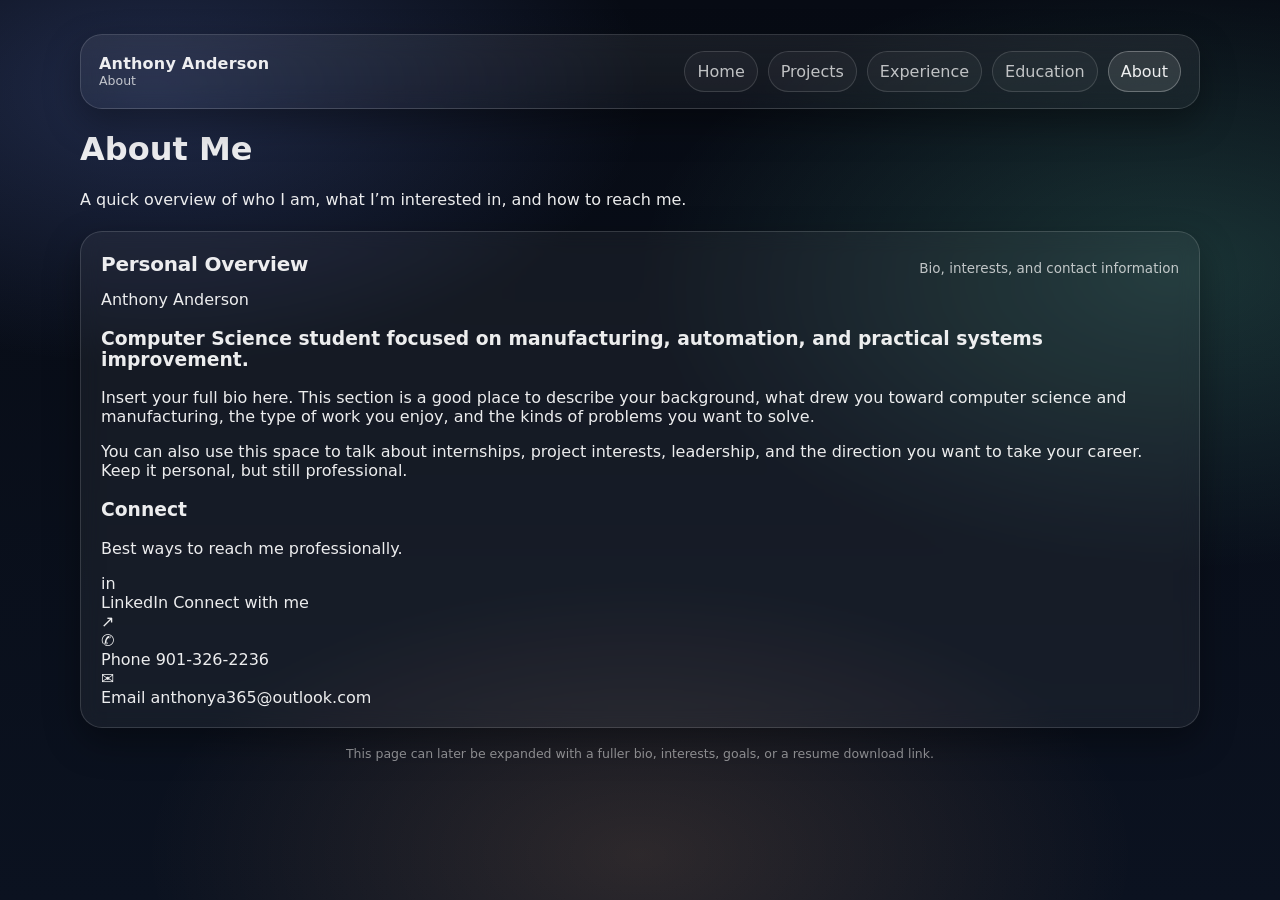
==== about.html @ ca82015d "Update about.html" ====
<!DOCTYPE html>
<html lang="en">
<head>
  <meta charset="UTF-8" />
  <meta name="viewport" content="width=device-width, initial-scale=1.0"/>
  <title>About | Anthony Anderson</title>
  <link rel="stylesheet" href="styles.css"/>
</head>
<body>
  <div class="container">
    <div class="topbar">
      <div class="brand">
        <div class="name">Anthony Anderson</div>
        <div class="tag">About</div>
      </div>
      <div class="nav">
        <a class="chip" href="index.html">Home</a>
        <a class="chip" href="projects.html">Projects</a>
        <a class="chip" href="experience.html">Experience</a>
        <a class="chip" href="education.html">Education</a>
        <a class="chip active" href="about.html">About</a>
      </div>
    </div>

    <div class="hero">
      <h1>About Me</h1>
      <p>
        A quick overview of who I am, what I’m interested in, and how to reach me.
      </p>
    </div>

    <div class="section">
      <div class="sectionHeader">
        <h2>Personal Overview</h2>
        <div class="sub">Bio, interests, and contact information</div>
      </div>

      <div class="aboutLayout">
        <div class="aboutMainCard">
          <div class="aboutIntro">
            <div class="aboutEyebrow">Anthony Anderson</div>
            <h3>Computer Science student focused on manufacturing, automation, and practical systems improvement.</h3>
          </div>

          <div class="aboutText">
            <p>
              Insert your full bio here. This section is a good place to describe your background,
              what drew you toward computer science and manufacturing, the type of work you enjoy,
              and the kinds of problems you want to solve.
            </p>

            <p>
              You can also use this space to talk about internships, project interests, leadership,
              and the direction you want to take your career. Keep it personal, but still professional.
            </p>
          </div>
        </div>

        <div class="aboutSideCard">
          <div class="contactHeader">
            <h3>Connect</h3>
            <p>Best ways to reach me professionally.</p>
          </div>

          <div class="contactGrid">
            <a
              class="contactCard linkedinCard"
              href="https://www.linkedin.com/in/anthony-anderson-oxford/"
              target="_blank"
              rel="noopener noreferrer"
            >
              <div class="contactIcon">in</div>
              <div class="contactInfo">
                <span class="contactLabel">LinkedIn</span>
                <span class="contactValue">Connect with me</span>
              </div>
              <span class="contactArrow">↗</span>
            </a>

            <a class="contactCard" href="tel:9013262236">
              <div class="contactIcon">✆</div>
              <div class="contactInfo">
                <span class="contactLabel">Phone</span>
                <span class="contactValue">901-326-2236</span>
              </div>
            </a>

            <a class="contactCard" href="mailto:anthonya365@outlook.com">
              <div class="contactIcon">✉</div>
              <div class="contactInfo">
                <span class="contactLabel">Email</span>
                <span class="contactValue">anthonya365@outlook.com</span>
              </div>
            </a>
          </div>
        </div>
      </div>
    </div>

    <div class="footer">This page can later be expanded with a fuller bio, interests, goals, or a resume download link.</div>
  </div>
</body>
</html>
---- styles.css ----
:root{
  --bg: #0b1220;
  --panel: rgba(255,255,255,0.06);
  --panel2: rgba(255,255,255,0.09);
  --text: rgba(255,255,255,0.92);
  --muted: rgba(255,255,255,0.72);
  --stroke: rgba(255,255,255,0.14);
  --shadow: 0 18px 45px rgba(0,0,0,0.45);
  --shadow2: 0 14px 35px rgba(0,0,0,0.35);
  --radius: 22px;
  --radius2: 18px;
  --max: 1120px;
}

*{ box-sizing:border-box; }
html,body{ height:100%; }
body{
  margin:0;
  font-family: ui-sans-serif, system-ui, -apple-system, Segoe UI, Roboto, Helvetica, Arial;
  color: var(--text);
  background:
    radial-gradient(900px 500px at 12% 10%, rgba(120,150,255,0.22), transparent 55%),
    radial-gradient(900px 500px at 92% 30%, rgba(120,255,210,0.16), transparent 60%),
    radial-gradient(900px 500px at 50% 95%, rgba(255,180,120,0.14), transparent 55%),
    linear-gradient(180deg, #070b14, var(--bg));
  overflow-x:hidden;
}

/* Subtle noise overlay for “pro” feel */
body:before{
  content:"";
  position:fixed;
  inset:0;
  pointer-events:none;
  opacity:0.06;
  background-image:url("https://grainy-gradients.vercel.app/noise.svg");
  mix-blend-mode:overlay;
}

a{ color:inherit; text-decoration:none; }

.container{
  width:min(var(--max), 92vw);
  margin:0 auto;
  padding: 34px 0 54px;
}

.topbar{
  display:flex;
  align-items:center;
  justify-content:space-between;
  gap:14px;
  padding: 16px 18px;
  border:1px solid var(--stroke);
  border-radius: var(--radius);
  background: linear-gradient(180deg, rgba(255,255,255,0.07), rgba(255,255,255,0.04));
  box-shadow: var(--shadow2);
  backdrop-filter: blur(10px);
}

.brand{
  display:flex;
  flex-direction:column;
  gap:2px;
  line-height:1.1;
}
.brand .name{ font-weight:750; letter-spacing:0.2px; font-size:16px; }
.brand .tag{ color:var(--muted); font-size:12.5px; }

.nav{
  display:flex;
  gap:10px;
  flex-wrap:wrap;
  justify-content:flex-end;
}
.chip{
  padding:10px 12px;
  border-radius: 999px;
  border: 1px solid var(--stroke);
  background: rgba(255,255,255,0.04);
  color: var(--muted);
  transition: transform .15s ease, background .15s ease, border-color .15s ease;
}
.chip:hover{
  transform: translateY(-1px);
  background: rgba(255,255,255,0.08);
  border-color: rgba(255,255,255,0.24);
  color: var(--text);
}
.chip.active{
  background: rgba(255,255,255,0.10);
  border-color: rgba(255,255,255,0.28);
  color: var(--text);
}

.heroIntro{
  display:grid;
  grid-template-columns: 1.1fr 0.9fr;
  gap: 42px;
  align-items:center;
  min-height: 540px;
  padding: 42px 38px;
  border-radius: 28px;
}

.heroCopy{
  position:relative;
  z-index:2;
  max-width: 760px;
}

.eyebrow{
  display:inline-flex;
  align-items:center;
  padding: 8px 14px;
  margin-bottom: 18px;
  border-radius: 999px;
  border:1px solid rgba(255,255,255,0.14);
  background: rgba(255,255,255,0.06);
  color: rgba(255,255,255,0.78);
  font-size: 12px;
  font-weight: 700;
  letter-spacing: 0.5px;
  text-transform: uppercase;
}

.heroIntro h1{
  margin: 0 0 18px;
  font-size: clamp(54px, 7vw, 86px);
  line-height: 0.96;
  letter-spacing: -2.4px;
  max-width: 9ch;
  text-wrap: balance;
}

.heroIntro .lead{
  margin: 0 0 14px;
  max-width: 42ch;
  font-size: 21px;
  line-height: 1.5;
  color: rgba(255,255,255,0.92);
  font-weight: 500;
}

.heroIntro .sublead{
  margin: 0;
  max-width: 55ch;
  font-size: 16px;
  line-height: 1.7;
  color: var(--muted);
}

.heroCTA{
  margin-top: 28px;
}

.linkedinBtn{
  display:inline-flex;
  align-items:center;
  gap:12px;
  padding: 14px 20px;
  border-radius: 14px;
  background: linear-gradient(180deg, #1f8fff, #0a66c2);
  color: #fff;
  font-weight: 700;
  font-size: 15px;
  box-shadow: 0 14px 30px rgba(10,102,194,0.35);
  border: 1px solid rgba(255,255,255,0.12);
  transition: transform .15s ease, box-shadow .15s ease, filter .15s ease;
}

.linkedinBtn:hover{
  transform: translateY(-2px);
  box-shadow: 0 20px 38px rgba(10,102,194,0.42);
  filter: brightness(1.04);
}

.linkedinIcon{
  display:inline-flex;
  align-items:center;
  justify-content:center;
  width: 28px;
  height: 28px;
  border-radius: 8px;
  background: rgba(255,255,255,0.16);
  color: #fff;
  font-weight: 800;
  font-family: Arial, sans-serif;
  font-size: 15px;
  line-height: 1;
  text-transform: lowercase;
}

.quickPoints{
  display:grid;
  grid-template-columns: repeat(3, minmax(0,1fr));
  gap: 14px;
  margin-top: 34px;
  max-width: 860px;
}

.quickCard{
  padding: 16px 16px 17px;
  border-radius: 18px;
  border:1px solid rgba(255,255,255,0.12);
  background: rgba(255,255,255,0.05);
  backdrop-filter: blur(10px);
}

.quickLabel{
  display:block;
  margin-bottom: 7px;
  color: rgba(255,255,255,0.62);
  font-size: 11px;
  font-weight: 700;
  text-transform: uppercase;
  letter-spacing: 0.5px;
}

.quickValue{
  display:block;
  color: rgba(255,255,255,0.92);
  font-size: 14px;
  line-height: 1.45;
}

.heroPhotoWrap{
  display:flex;
  justify-content:center;
  align-items:center;
  position:relative;
}

.heroPhotoFrame{
  width: min(100%, 430px);
  aspect-ratio: 4 / 5;
  padding: 12px;
  border-radius: 30px;
  border:1px solid rgba(255,255,255,0.14);
  background:
    linear-gradient(180deg, rgba(255,255,255,0.10), rgba(255,255,255,0.04));
  box-shadow: 0 28px 70px rgba(0,0,0,0.42);
}

.heroPhoto{
  width:100%;
  height:100%;
  object-fit: cover;
  border-radius: 22px;
  display:block;
  background: rgba(255,255,255,0.04);
  image-rendering: auto;
}

.quickPoints{
  display:grid;
  grid-template-columns: repeat(3, minmax(0,1fr));
  gap:12px;
  margin-top: 26px;
}

.quickCard{
  padding: 14px 14px 15px;
  border-radius: 18px;
  border:1px solid rgba(255,255,255,0.14);
  background: rgba(255,255,255,0.05);
  backdrop-filter: blur(8px);
}

.quickLabel{
  display:block;
  margin-bottom: 6px;
  color: rgba(255,255,255,0.62);
  font-size: 11.5px;
  letter-spacing: 0.35px;
  text-transform: uppercase;
}

.quickValue{
  display:block;
  color: rgba(255,255,255,0.90);
  font-size: 14px;
  line-height: 1.4;
}

.heroPhotoWrap{
  display:flex;
  justify-content:center;
  align-items:center;
  position:relative;
  z-index:1;
}

.heroPhotoFrame{
  width: min(100%, 430px);
  aspect-ratio: 4 / 5;
  padding: 12px;
  border-radius: 30px;
  border:1px solid rgba(255,255,255,0.16);
  background: linear-gradient(180deg, rgba(255,255,255,0.10), rgba(255,255,255,0.05));
  box-shadow: 0 26px 70px rgba(0,0,0,0.45);
  backdrop-filter: blur(12px);
}

.heroPhoto{
  width:100%;
  height:100%;
  object-fit: cover;
  border-radius: 22px;
  display:block;
  background: rgba(255,255,255,0.05);
}

.homeSectionLabel{
  margin-top: 24px;
  padding: 0 4px;
}

.homeSectionLabel h2{
  margin:0 0 6px;
  font-size: 24px;
  letter-spacing: -0.4px;
}

.homeSectionLabel p{
  margin:0;
  color: var(--muted);
  font-size: 14.5px;
  line-height:1.55;
}
/* Home “big buttons” */
.grid4{
  margin-top: 22px;
  display:grid;
  grid-template-columns: repeat(12, 1fr);
  gap: 16px;
}

.cardLink{
  grid-column: span 6;
  min-height: 210px;
  border-radius: var(--radius);
  border: 1px solid var(--stroke);
  overflow:hidden;
  position:relative;
  background: rgba(255,255,255,0.04);
  box-shadow: var(--shadow2);
  transition: transform .18s ease, border-color .18s ease, box-shadow .18s ease;
  backdrop-filter: blur(10px);
}
.cardLink:hover{
  transform: translateY(-4px);
  border-color: rgba(255,255,255,0.28);
  box-shadow: 0 26px 70px rgba(0,0,0,0.55);
}

.cardLink .img{
  position:absolute;
  inset:0;
  background-size: cover;
  background-position: center center;
  background-repeat: no-repeat;
  filter: saturate(1.05) contrast(1.03);
  transform: scale(1.03);
  transition: transform .25s ease;
}
.cardLink:hover .img{ transform: scale(1.08); }

.cardLink .overlay{
  position:absolute;
  inset:0;
  background:
    linear-gradient(180deg, rgba(0,0,0,0.25), rgba(0,0,0,0.66));
}

.cardLink .content{
  position:absolute;
  inset:auto 0 0 0;
  padding: 18px 18px 16px;
  display:flex;
  flex-direction:column;
  gap:8px;
}
.cardLink .title{
  display:flex;
  align-items:center;
  justify-content:space-between;
  gap:10px;
}
.cardLink h2{
  margin:0;
  font-size: 22px;
  letter-spacing:-0.2px;
}
.cardLink .pill{
  font-size: 12.5px;
  color: rgba(255,255,255,0.86);
  padding: 8px 10px;
  border-radius: 999px;
  border:1px solid rgba(255,255,255,0.18);
  background: rgba(255,255,255,0.08);
}
.cardLink p{
  margin:0;
  color: rgba(255,255,255,0.78);
  line-height: 1.4;
  font-size: 13.5px;
}

/* Page sections */
.section{
  margin-top: 22px;
  padding: 20px;
  border-radius: var(--radius);
  border:1px solid var(--stroke);
  background: rgba(255,255,255,0.05);
  box-shadow: var(--shadow2);
  backdrop-filter: blur(10px);
}

.sectionHeader{
  display:flex;
  align-items:flex-end;
  justify-content:space-between;
  gap:14px;
  margin-bottom: 14px;
}
.sectionHeader h2{
  margin:0;
  font-size: 20px;
  letter-spacing:-0.2px;
}
.sectionHeader .sub{
  color: var(--muted);
  font-size: 13.5px;
}

/* Projects grid */
.projectsGrid{
  display:grid;
  grid-template-columns: repeat(12, 1fr);
  gap: 16px;
}
.projectCard{
  grid-column: span 12;
  display:grid;
  grid-template-columns: 420px 1fr;
  gap: 16px;
  padding: 16px;
  border-radius: var(--radius);
  border:1px solid var(--stroke);
  background: linear-gradient(180deg, rgba(255,255,255,0.07), rgba(255,255,255,0.04));
  box-shadow: var(--shadow2);
}
.placeholderImg{
  border-radius: var(--radius2);
  border:1px dashed rgba(255,255,255,0.28);
  background: rgba(255,255,255,0.05);
  min-height: 250px;
  display:flex;
  align-items:center;
  justify-content:center;
  text-align:center;
  padding: 14px;
  color: rgba(255,255,255,0.75);
}
.projectBody h3{
  margin: 4px 0 6px;
  font-size: 20px;
}
.metaRow{
  display:flex;
  flex-wrap:wrap;
  gap:10px;
  margin: 10px 0 10px;
}
.badge{
  font-size: 12px;
  padding: 8px 10px;
  border-radius: 999px;
  border:1px solid rgba(255,255,255,0.16);
  background: rgba(255,255,255,0.06);
  color: rgba(255,255,255,0.82);
}
.projectBody p{
  margin: 0 0 10px;
  color: var(--muted);
  line-height:1.55;
}
.projectBody ul{
  margin: 10px 0 0 18px;
  color: rgba(255,255,255,0.80);
  line-height:1.55;
}
.hint{
  margin-top:10px;
  color: rgba(255,255,255,0.60);
  font-size: 12.8px;
}

/* Experience */
/* Experience */
.expCard{
  padding: 26px 28px;
  border-radius: 24px;
  border: 1px solid var(--stroke);
  background: linear-gradient(180deg, rgba(255,255,255,0.08), rgba(255,255,255,0.04));
  box-shadow: var(--shadow2);
  min-height: 220px;
  transition: transform .18s ease, box-shadow .18s ease, border-color .18s ease;
}

.expCard:hover{
  transform: translateY(-4px);
  box-shadow: 0 22px 46px rgba(0,0,0,0.36);
  border-color: rgba(255,255,255,0.20);
}

.expTop{
  display:flex;
  gap:18px;
  align-items:flex-start;
  justify-content:space-between;
  flex-wrap:wrap;
  margin-bottom: 18px;
}

.expLeft{
  display:flex;
  gap:18px;
  align-items:flex-start;
  flex: 1 1 640px;
  min-width: 0;
}

.logoBox{
  width: 92px;
  height: 92px;
  border-radius: 18px;
  background: rgba(255,255,255,0.10);
  border: 1px solid rgba(255,255,255,0.14);
  display: flex;
  align-items: center;
  justify-content: center;
  overflow: hidden;
  transition: transform .15s ease, box-shadow .15s ease, background .15s ease;
  text-decoration: none;
  flex-shrink: 0;
  box-shadow: 0 10px 24px rgba(0,0,0,0.20);
}

.logoBox:hover{
  transform: translateY(-2px);
  box-shadow: 0 14px 30px rgba(0,0,0,0.30);
}

.logoBox img{
  display: block;
  max-width: 88%;
  max-height: 88%;
  object-fit: contain;
  padding: 6px;
}

.role{
  display:flex;
  flex-direction:column;
  gap:5px;
  min-width: 0;
  padding-top: 4px;
}

.role .title{
  font-weight: 760;
  font-size: 30px;
  line-height: 1.08;
  letter-spacing: -0.6px;
}

.role .company{
  color: var(--muted);
  font-size: 17px;
  line-height: 1.35;
}

.dates{
  color: rgba(255,255,255,0.78);
  font-size: 14px;
  white-space: nowrap;
  padding: 11px 14px;
  border-radius: 999px;
  border: 1px solid rgba(255,255,255,0.16);
  background: rgba(255,255,255,0.07);
}

.expCard ul{
  margin: 8px 0 0 30px;
  color: rgba(255,255,255,0.84);
  line-height: 1.7;
  font-size: 16px;
}

.expCard li{
  margin-bottom: 4px;
}

/* Optional per-logo helpers */
.azuriaLogo{
  background: #ffffff;
}

.corelleLogo{
  background: rgba(255,255,255,0.18);
}
/* About */
.aboutBox{
  display:grid;
  grid-template-columns: 1fr 1fr;
  gap: 16px;
}
.bigText{
  min-height: 300px;
  padding: 16px;
  border-radius: var(--radius);
  border:1px solid rgba(255,255,255,0.16);
  background: rgba(255,255,255,0.04);
  color: rgba(255,255,255,0.82);
  line-height:1.6;
}
.linkBox{
  padding: 16px;
  border-radius: var(--radius);
  border:1px solid rgba(255,255,255,0.16);
  background: rgba(255,255,255,0.04);
}
.linkRow{
  display:flex;
  flex-direction:column;
  gap:10px;
  margin-top: 10px;
}
.cta{
  display:flex;
  align-items:center;
  justify-content:space-between;
  padding: 14px 14px;
  border-radius: 16px;
  border:1px solid rgba(255,255,255,0.16);
  background: rgba(255,255,255,0.06);
  transition: transform .15s ease, background .15s ease, border-color .15s ease;
}
.cta:hover{
  transform: translateY(-2px);
  background: rgba(255,255,255,0.10);
  border-color: rgba(255,255,255,0.26);
}

/* Education */
.eduGrid{
  display:grid;
  grid-template-columns: repeat(12, 1fr);
  gap: 16px;
}
.eduCard{
  grid-column: span 12;
  padding: 16px;
  border-radius: var(--radius);
  border:1px solid var(--stroke);
  background: linear-gradient(180deg, rgba(255,255,255,0.07), rgba(255,255,255,0.04));
}
.eduTop{
  display:flex;
  align-items:center;
  justify-content:space-between;
  flex-wrap:wrap;
  gap:10px;
}
.eduCard h3{ margin: 0; }
.eduCard .small{ color: var(--muted); font-size: 13.5px; margin-top: 6px; line-height:1.5; }
.eduCard ul{ margin: 10px 0 0 18px; color: rgba(255,255,255,0.82); line-height:1.6; }

.footer{
  margin-top: 18px;
  color: rgba(255,255,255,0.55);
  font-size: 12.5px;
  text-align:center;
}

/* Responsive */
@media (max-width: 920px){
  .heroIntro{
    grid-template-columns: 1fr;
    gap: 26px;
    min-height: auto;
    padding: 28px 22px;
  }

  .heroIntro h1{
    max-width: 100%;
    font-size: clamp(42px, 12vw, 64px);
  }

  .heroIntro .lead{
    font-size: 18px;
  }

  .heroPhotoWrap{
    order: -1;
  }

  .heroPhotoFrame{
    width: min(100%, 340px);
  }

  .quickPoints{
    grid-template-columns: 1fr;
  }

    .expCard{
    padding: 20px 18px;
    min-height: auto;
  }

  .expTop{
    gap: 14px;
    margin-bottom: 14px;
  }

  .expLeft{
    gap: 14px;
    flex: 1 1 100%;
  }

  .logoBox{
    width: 74px;
    height: 74px;
    border-radius: 16px;
  }

  .role .title{
    font-size: 22px;
  }

  .role .company{
    font-size: 15px;
  }

  .dates{
    font-size: 13px;
    white-space: normal;
  }

  .expCard ul{
    margin-left: 22px;
    font-size: 15px;
  }
}
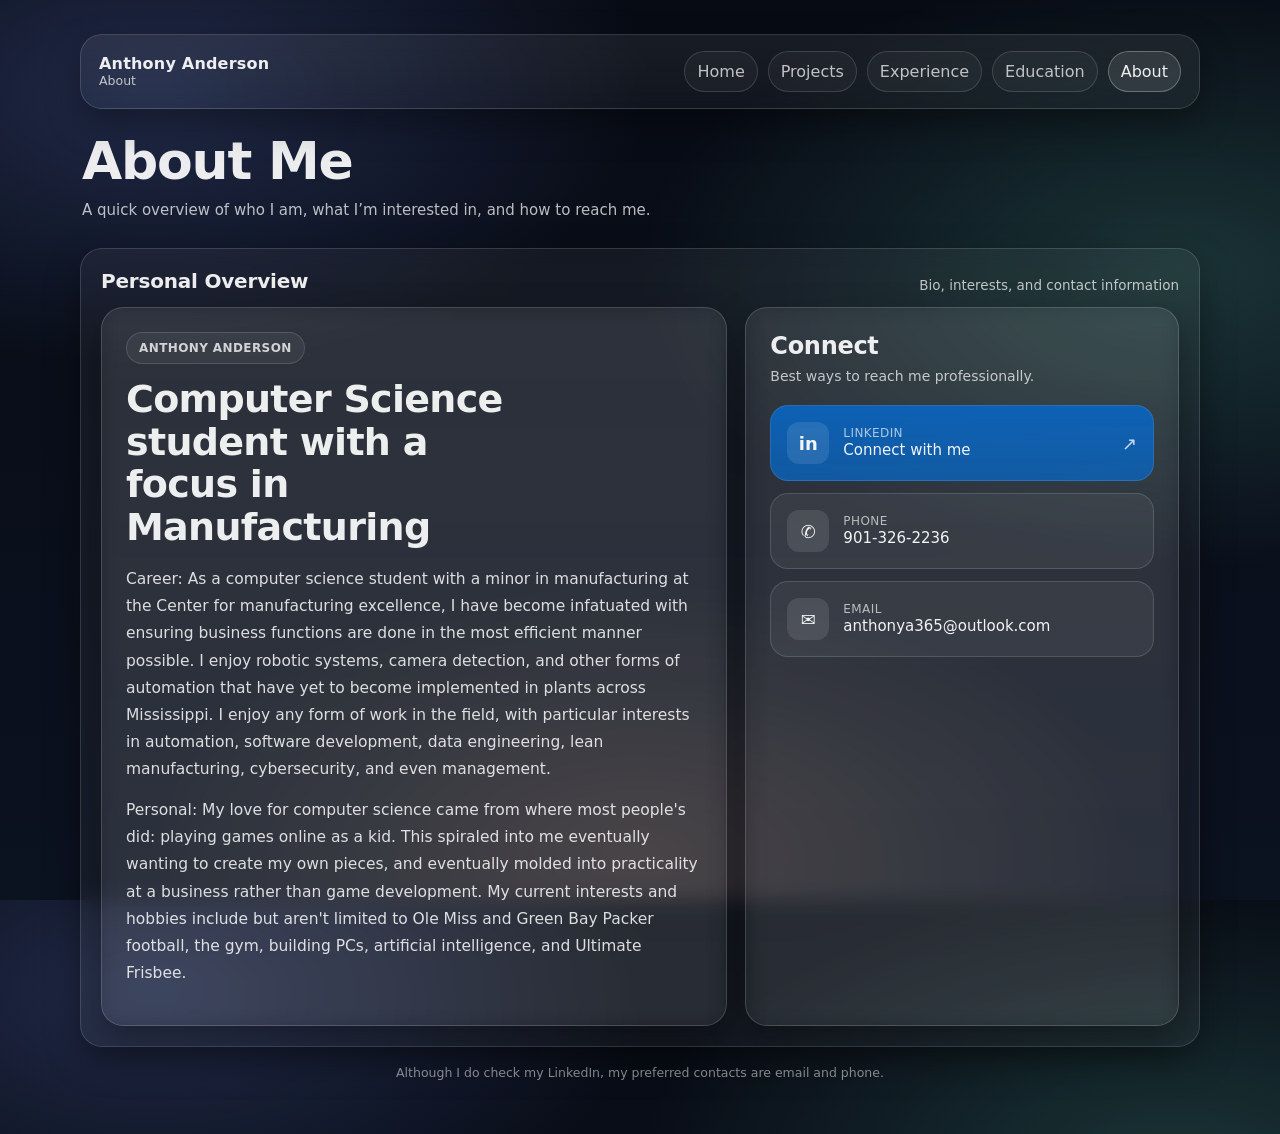
==== commit a6ac02dd: "Update about.html" ====
--- a/about.html
+++ b/about.html
@@ -39,19 +39,23 @@
         <div class="aboutMainCard">
           <div class="aboutIntro">
             <div class="aboutEyebrow">Anthony Anderson</div>
-            <h3>Computer Science student focused on manufacturing, automation, and practical systems improvement.</h3>
+            <h3>Computer Science student with a focus in Manufacturing</h3>
           </div>
 
           <div class="aboutText">
             <p>
-              Insert your full bio here. This section is a good place to describe your background,
-              what drew you toward computer science and manufacturing, the type of work you enjoy,
-              and the kinds of problems you want to solve.
+              Career: As a computer science student with a minor in manufacturing at the Center for manufacturing excellence,
+              I have become infatuated with ensuring business functions are done in the most efficient manner possible. I
+              enjoy robotic systems, camera detection, and other forms of automation that have yet to become implemented in 
+              plants across Mississippi. I enjoy any form of work in the field, with particular interests in automation, 
+              software development, data engineering, lean manufacturing, cybersecurity, and even management. 
             </p>
 
             <p>
-              You can also use this space to talk about internships, project interests, leadership,
-              and the direction you want to take your career. Keep it personal, but still professional.
+              Personal: My love for computer science came from where most people's did: playing games online as a kid. This
+              spiraled into me eventually wanting to create my own pieces, and eventually molded into practicality at a business
+              rather than game development. My current interests and hobbies include but aren't limited to Ole Miss and Green Bay 
+              Packer football, the gym, building PCs, artificial intelligence, and Ultimate Frisbee.
             </p>
           </div>
         </div>
@@ -97,7 +101,7 @@
       </div>
     </div>
 
-    <div class="footer">This page can later be expanded with a fuller bio, interests, goals, or a resume download link.</div>
+    <div class="footer">Although I do check my LinkedIn, my preferred contacts are email and phone.</div>
   </div>
 </body>
 </html>
--- a/styles.css
+++ b/styles.css
@@ -1,23 +1,24 @@
 :root{
-  --bg: #0b1220;
-  --panel: rgba(255,255,255,0.06);
-  --panel2: rgba(255,255,255,0.09);
-  --text: rgba(255,255,255,0.92);
-  --muted: rgba(255,255,255,0.72);
-  --stroke: rgba(255,255,255,0.14);
-  --shadow: 0 18px 45px rgba(0,0,0,0.45);
-  --shadow2: 0 14px 35px rgba(0,0,0,0.35);
-  --radius: 22px;
-  --radius2: 18px;
-  --max: 1120px;
-}
-
-*{ box-sizing:border-box; }
-html,body{ height:100%; }
+  --bg:#0b1220;
+  --panel:rgba(255,255,255,0.06);
+  --panel2:rgba(255,255,255,0.09);
+  --text:rgba(255,255,255,0.92);
+  --muted:rgba(255,255,255,0.72);
+  --stroke:rgba(255,255,255,0.14);
+  --shadow:0 18px 45px rgba(0,0,0,0.45);
+  --shadow2:0 14px 35px rgba(0,0,0,0.35);
+  --radius:22px;
+  --radius2:18px;
+  --max:1120px;
+}
+
+*{box-sizing:border-box}
+html,body{height:100%}
+
 body{
   margin:0;
-  font-family: ui-sans-serif, system-ui, -apple-system, Segoe UI, Roboto, Helvetica, Arial;
-  color: var(--text);
+  font-family:ui-sans-serif,system-ui,-apple-system,Segoe UI,Roboto,Helvetica,Arial;
+  color:var(--text);
   background:
     radial-gradient(900px 500px at 12% 10%, rgba(120,150,255,0.22), transparent 55%),
     radial-gradient(900px 500px at 92% 30%, rgba(120,255,210,0.16), transparent 60%),
@@ -26,36 +27,37 @@
   overflow-x:hidden;
 }
 
-/* Subtle noise overlay for “pro” feel */
-body:before{
+body::before{
   content:"";
   position:fixed;
   inset:0;
   pointer-events:none;
-  opacity:0.06;
+  opacity:.06;
   background-image:url("https://grainy-gradients.vercel.app/noise.svg");
   mix-blend-mode:overlay;
 }
 
-a{ color:inherit; text-decoration:none; }
+a{color:inherit;text-decoration:none}
 
 .container{
-  width:min(var(--max), 92vw);
+  width:min(var(--max),92vw);
   margin:0 auto;
-  padding: 34px 0 54px;
-}
+  padding:34px 0 54px;
+}
+
+/* ---------- shared top nav ---------- */
 
 .topbar{
   display:flex;
   align-items:center;
   justify-content:space-between;
   gap:14px;
-  padding: 16px 18px;
+  padding:16px 18px;
   border:1px solid var(--stroke);
-  border-radius: var(--radius);
-  background: linear-gradient(180deg, rgba(255,255,255,0.07), rgba(255,255,255,0.04));
-  box-shadow: var(--shadow2);
-  backdrop-filter: blur(10px);
+  border-radius:var(--radius);
+  background:linear-gradient(180deg, rgba(255,255,255,0.07), rgba(255,255,255,0.04));
+  box-shadow:var(--shadow2);
+  backdrop-filter:blur(10px);
 }
 
 .brand{
@@ -64,164 +66,183 @@
   gap:2px;
   line-height:1.1;
 }
-.brand .name{ font-weight:750; letter-spacing:0.2px; font-size:16px; }
-.brand .tag{ color:var(--muted); font-size:12.5px; }
+
+.brand .name{
+  font-size:16px;
+  font-weight:750;
+  letter-spacing:.2px;
+}
+
+.brand .tag{
+  color:var(--muted);
+  font-size:12.5px;
+}
 
 .nav{
   display:flex;
-  gap:10px;
   flex-wrap:wrap;
   justify-content:flex-end;
-}
+  gap:10px;
+}
+
 .chip{
   padding:10px 12px;
-  border-radius: 999px;
-  border: 1px solid var(--stroke);
-  background: rgba(255,255,255,0.04);
-  color: var(--muted);
-  transition: transform .15s ease, background .15s ease, border-color .15s ease;
-}
+  border-radius:999px;
+  border:1px solid var(--stroke);
+  background:rgba(255,255,255,0.04);
+  color:var(--muted);
+  transition:transform .15s ease, background .15s ease, border-color .15s ease, color .15s ease;
+}
+
 .chip:hover{
-  transform: translateY(-1px);
-  background: rgba(255,255,255,0.08);
-  border-color: rgba(255,255,255,0.24);
-  color: var(--text);
-}
+  transform:translateY(-1px);
+  background:rgba(255,255,255,0.08);
+  border-color:rgba(255,255,255,0.24);
+  color:var(--text);
+}
+
 .chip.active{
-  background: rgba(255,255,255,0.10);
-  border-color: rgba(255,255,255,0.28);
-  color: var(--text);
-}
+  background:rgba(255,255,255,0.10);
+  border-color:rgba(255,255,255,0.28);
+  color:var(--text);
+}
+
+/* ---------- home hero ---------- */
 
 .heroIntro{
   display:grid;
-  grid-template-columns: 1.1fr 0.9fr;
-  gap: 42px;
-  align-items:center;
-  min-height: 540px;
-  padding: 42px 38px;
-  border-radius: 28px;
+  grid-template-columns:1.1fr .9fr;
+  align-items:center;
+  gap:42px;
+  min-height:540px;
+  padding:42px 38px;
+  border-radius:28px;
 }
 
 .heroCopy{
   position:relative;
   z-index:2;
-  max-width: 760px;
+  max-width:760px;
+}
+
+.eyebrow,
+.aboutEyebrow,
+.modalEyebrow{
+  display:inline-flex;
+  align-items:center;
+  padding:8px 12px;
+  border-radius:999px;
+  border:1px solid rgba(255,255,255,0.14);
+  background:rgba(255,255,255,0.05);
+  color:rgba(255,255,255,0.76);
+  font-size:11px;
+  font-weight:700;
+  letter-spacing:.5px;
+  text-transform:uppercase;
 }
 
 .eyebrow{
-  display:inline-flex;
-  align-items:center;
-  padding: 8px 14px;
-  margin-bottom: 18px;
-  border-radius: 999px;
-  border:1px solid rgba(255,255,255,0.14);
-  background: rgba(255,255,255,0.06);
-  color: rgba(255,255,255,0.78);
-  font-size: 12px;
-  font-weight: 700;
-  letter-spacing: 0.5px;
-  text-transform: uppercase;
+  margin-bottom:18px;
+  padding:8px 14px;
+  font-size:12px;
+  color:rgba(255,255,255,0.78);
 }
 
 .heroIntro h1{
-  margin: 0 0 18px;
-  font-size: clamp(54px, 7vw, 86px);
-  line-height: 0.96;
-  letter-spacing: -2.4px;
-  max-width: 9ch;
-  text-wrap: balance;
+  margin:0 0 18px;
+  max-width:9ch;
+  font-size:clamp(54px,7vw,86px);
+  line-height:.96;
+  letter-spacing:-2.4px;
+  text-wrap:balance;
 }
 
 .heroIntro .lead{
-  margin: 0 0 14px;
-  max-width: 42ch;
-  font-size: 21px;
-  line-height: 1.5;
-  color: rgba(255,255,255,0.92);
-  font-weight: 500;
+  margin:0 0 14px;
+  max-width:42ch;
+  color:rgba(255,255,255,0.92);
+  font-size:21px;
+  font-weight:500;
+  line-height:1.5;
 }
 
 .heroIntro .sublead{
-  margin: 0;
-  max-width: 55ch;
-  font-size: 16px;
-  line-height: 1.7;
-  color: var(--muted);
-}
-
-.heroCTA{
-  margin-top: 28px;
-}
+  margin:0;
+  max-width:55ch;
+  color:var(--muted);
+  font-size:16px;
+  line-height:1.7;
+}
+
+.heroCTA{margin-top:28px}
 
 .linkedinBtn{
   display:inline-flex;
   align-items:center;
   gap:12px;
-  padding: 14px 20px;
-  border-radius: 14px;
-  background: linear-gradient(180deg, #1f8fff, #0a66c2);
-  color: #fff;
-  font-weight: 700;
-  font-size: 15px;
-  box-shadow: 0 14px 30px rgba(10,102,194,0.35);
-  border: 1px solid rgba(255,255,255,0.12);
-  transition: transform .15s ease, box-shadow .15s ease, filter .15s ease;
+  padding:14px 20px;
+  border-radius:14px;
+  border:1px solid rgba(255,255,255,0.12);
+  background:linear-gradient(180deg, #1f8fff, #0a66c2);
+  color:#fff;
+  font-size:15px;
+  font-weight:700;
+  box-shadow:0 14px 30px rgba(10,102,194,0.35);
+  transition:transform .15s ease, box-shadow .15s ease, filter .15s ease;
 }
 
 .linkedinBtn:hover{
-  transform: translateY(-2px);
-  box-shadow: 0 20px 38px rgba(10,102,194,0.42);
-  filter: brightness(1.04);
+  transform:translateY(-2px);
+  box-shadow:0 20px 38px rgba(10,102,194,0.42);
+  filter:brightness(1.04);
 }
 
 .linkedinIcon{
   display:inline-flex;
   align-items:center;
   justify-content:center;
-  width: 28px;
-  height: 28px;
-  border-radius: 8px;
-  background: rgba(255,255,255,0.16);
-  color: #fff;
-  font-weight: 800;
-  font-family: Arial, sans-serif;
-  font-size: 15px;
-  line-height: 1;
-  text-transform: lowercase;
+  width:28px;
+  height:28px;
+  border-radius:8px;
+  background:rgba(255,255,255,0.16);
+  color:#fff;
+  font-family:Arial,sans-serif;
+  font-size:15px;
+  font-weight:800;
+  line-height:1;
+  text-transform:lowercase;
 }
 
 .quickPoints{
   display:grid;
-  grid-template-columns: repeat(3, minmax(0,1fr));
-  gap: 14px;
-  margin-top: 34px;
-  max-width: 860px;
+  grid-template-columns:repeat(3,minmax(0,1fr));
+  gap:12px;
+  margin-top:26px;
+  max-width:860px;
 }
 
 .quickCard{
-  padding: 16px 16px 17px;
-  border-radius: 18px;
-  border:1px solid rgba(255,255,255,0.12);
-  background: rgba(255,255,255,0.05);
-  backdrop-filter: blur(10px);
+  padding:14px 14px 15px;
+  border-radius:18px;
+  border:1px solid rgba(255,255,255,0.14);
+  background:rgba(255,255,255,0.05);
+  backdrop-filter:blur(8px);
 }
 
 .quickLabel{
   display:block;
-  margin-bottom: 7px;
-  color: rgba(255,255,255,0.62);
-  font-size: 11px;
-  font-weight: 700;
-  text-transform: uppercase;
-  letter-spacing: 0.5px;
+  margin-bottom:6px;
+  color:rgba(255,255,255,0.62);
+  font-size:11.5px;
+  letter-spacing:.35px;
+  text-transform:uppercase;
 }
 
 .quickValue{
   display:block;
-  color: rgba(255,255,255,0.92);
-  font-size: 14px;
-  line-height: 1.45;
+  color:rgba(255,255,255,0.90);
+  font-size:14px;
+  line-height:1.4;
 }
 
 .heroPhotoWrap{
@@ -229,193 +250,140 @@
   justify-content:center;
   align-items:center;
   position:relative;
+  z-index:1;
 }
 
 .heroPhotoFrame{
-  width: min(100%, 430px);
-  aspect-ratio: 4 / 5;
-  padding: 12px;
-  border-radius: 30px;
-  border:1px solid rgba(255,255,255,0.14);
-  background:
-    linear-gradient(180deg, rgba(255,255,255,0.10), rgba(255,255,255,0.04));
-  box-shadow: 0 28px 70px rgba(0,0,0,0.42);
+  width:min(100%,430px);
+  aspect-ratio:4/5;
+  padding:12px;
+  border-radius:30px;
+  border:1px solid rgba(255,255,255,0.16);
+  background:linear-gradient(180deg, rgba(255,255,255,0.10), rgba(255,255,255,0.05));
+  box-shadow:0 26px 70px rgba(0,0,0,0.45);
+  backdrop-filter:blur(12px);
 }
 
 .heroPhoto{
+  display:block;
   width:100%;
   height:100%;
-  object-fit: cover;
-  border-radius: 22px;
-  display:block;
-  background: rgba(255,255,255,0.04);
-  image-rendering: auto;
-}
-
-.quickPoints{
-  display:grid;
-  grid-template-columns: repeat(3, minmax(0,1fr));
-  gap:12px;
-  margin-top: 26px;
-}
-
-.quickCard{
-  padding: 14px 14px 15px;
-  border-radius: 18px;
-  border:1px solid rgba(255,255,255,0.14);
-  background: rgba(255,255,255,0.05);
-  backdrop-filter: blur(8px);
-}
-
-.quickLabel{
-  display:block;
-  margin-bottom: 6px;
-  color: rgba(255,255,255,0.62);
-  font-size: 11.5px;
-  letter-spacing: 0.35px;
-  text-transform: uppercase;
-}
-
-.quickValue{
-  display:block;
-  color: rgba(255,255,255,0.90);
-  font-size: 14px;
-  line-height: 1.4;
-}
-
-.heroPhotoWrap{
-  display:flex;
-  justify-content:center;
-  align-items:center;
-  position:relative;
-  z-index:1;
-}
-
-.heroPhotoFrame{
-  width: min(100%, 430px);
-  aspect-ratio: 4 / 5;
-  padding: 12px;
-  border-radius: 30px;
-  border:1px solid rgba(255,255,255,0.16);
-  background: linear-gradient(180deg, rgba(255,255,255,0.10), rgba(255,255,255,0.05));
-  box-shadow: 0 26px 70px rgba(0,0,0,0.45);
-  backdrop-filter: blur(12px);
-}
-
-.heroPhoto{
-  width:100%;
-  height:100%;
-  object-fit: cover;
-  border-radius: 22px;
-  display:block;
-  background: rgba(255,255,255,0.05);
+  object-fit:cover;
+  border-radius:22px;
+  background:rgba(255,255,255,0.05);
 }
 
 .homeSectionLabel{
-  margin-top: 24px;
-  padding: 0 4px;
+  margin-top:24px;
+  padding:0 4px;
 }
 
 .homeSectionLabel h2{
   margin:0 0 6px;
-  font-size: 24px;
-  letter-spacing: -0.4px;
+  font-size:24px;
+  letter-spacing:-.4px;
 }
 
 .homeSectionLabel p{
   margin:0;
-  color: var(--muted);
-  font-size: 14.5px;
+  color:var(--muted);
+  font-size:14.5px;
   line-height:1.55;
 }
-/* Home “big buttons” */
+
 .grid4{
-  margin-top: 22px;
   display:grid;
-  grid-template-columns: repeat(12, 1fr);
-  gap: 16px;
+  grid-template-columns:repeat(12,1fr);
+  gap:16px;
+  margin-top:22px;
 }
 
 .cardLink{
-  grid-column: span 6;
-  min-height: 210px;
-  border-radius: var(--radius);
-  border: 1px solid var(--stroke);
+  grid-column:span 6;
+  position:relative;
   overflow:hidden;
-  position:relative;
-  background: rgba(255,255,255,0.04);
-  box-shadow: var(--shadow2);
-  transition: transform .18s ease, border-color .18s ease, box-shadow .18s ease;
-  backdrop-filter: blur(10px);
-}
+  min-height:210px;
+  border-radius:var(--radius);
+  border:1px solid var(--stroke);
+  background:rgba(255,255,255,0.04);
+  box-shadow:var(--shadow2);
+  backdrop-filter:blur(10px);
+  transition:transform .18s ease, border-color .18s ease, box-shadow .18s ease;
+}
+
 .cardLink:hover{
-  transform: translateY(-4px);
-  border-color: rgba(255,255,255,0.28);
-  box-shadow: 0 26px 70px rgba(0,0,0,0.55);
+  transform:translateY(-4px);
+  border-color:rgba(255,255,255,0.28);
+  box-shadow:0 26px 70px rgba(0,0,0,0.55);
 }
 
 .cardLink .img{
   position:absolute;
   inset:0;
-  background-size: cover;
-  background-position: center center;
-  background-repeat: no-repeat;
-  filter: saturate(1.05) contrast(1.03);
-  transform: scale(1.03);
-  transition: transform .25s ease;
-}
-.cardLink:hover .img{ transform: scale(1.08); }
+  background-position:center;
+  background-repeat:no-repeat;
+  background-size:cover;
+  filter:saturate(1.05) contrast(1.03);
+  transform:scale(1.03);
+  transition:transform .25s ease;
+}
+
+.cardLink:hover .img{transform:scale(1.08)}
 
 .cardLink .overlay{
   position:absolute;
   inset:0;
-  background:
-    linear-gradient(180deg, rgba(0,0,0,0.25), rgba(0,0,0,0.66));
+  background:linear-gradient(180deg, rgba(0,0,0,0.25), rgba(0,0,0,0.66));
 }
 
 .cardLink .content{
   position:absolute;
   inset:auto 0 0 0;
-  padding: 18px 18px 16px;
   display:flex;
   flex-direction:column;
   gap:8px;
-}
+  padding:18px 18px 16px;
+}
+
 .cardLink .title{
   display:flex;
   align-items:center;
   justify-content:space-between;
   gap:10px;
 }
+
 .cardLink h2{
   margin:0;
-  font-size: 22px;
-  letter-spacing:-0.2px;
-}
+  font-size:22px;
+  letter-spacing:-.2px;
+}
+
 .cardLink .pill{
-  font-size: 12.5px;
-  color: rgba(255,255,255,0.86);
-  padding: 8px 10px;
-  border-radius: 999px;
+  padding:8px 10px;
+  border-radius:999px;
   border:1px solid rgba(255,255,255,0.18);
-  background: rgba(255,255,255,0.08);
-}
+  background:rgba(255,255,255,0.08);
+  color:rgba(255,255,255,0.86);
+  font-size:12.5px;
+}
+
 .cardLink p{
   margin:0;
-  color: rgba(255,255,255,0.78);
-  line-height: 1.4;
-  font-size: 13.5px;
-}
-
-/* Page sections */
+  color:rgba(255,255,255,0.78);
+  font-size:13.5px;
+  line-height:1.4;
+}
+
+/* ---------- generic section / old projects layout ---------- */
+
 .section{
-  margin-top: 22px;
-  padding: 20px;
-  border-radius: var(--radius);
+  margin-top:22px;
+  padding:20px;
+  border-radius:var(--radius);
   border:1px solid var(--stroke);
-  background: rgba(255,255,255,0.05);
-  box-shadow: var(--shadow2);
-  backdrop-filter: blur(10px);
+  background:rgba(255,255,255,0.05);
+  box-shadow:var(--shadow2);
+  backdrop-filter:blur(10px);
 }
 
 .sectionHeader{
@@ -423,251 +391,354 @@
   align-items:flex-end;
   justify-content:space-between;
   gap:14px;
-  margin-bottom: 14px;
-}
+  margin-bottom:14px;
+}
+
 .sectionHeader h2{
   margin:0;
-  font-size: 20px;
-  letter-spacing:-0.2px;
-}
+  font-size:20px;
+  letter-spacing:-.2px;
+}
+
 .sectionHeader .sub{
-  color: var(--muted);
-  font-size: 13.5px;
-}
-
-/* Projects grid */
+  color:var(--muted);
+  font-size:13.5px;
+}
+
 .projectsGrid{
   display:grid;
-  grid-template-columns: repeat(12, 1fr);
-  gap: 16px;
-}
+  grid-template-columns:repeat(12,1fr);
+  gap:16px;
+}
+
 .projectCard{
-  grid-column: span 12;
+  grid-column:span 12;
   display:grid;
-  grid-template-columns: 420px 1fr;
-  gap: 16px;
-  padding: 16px;
-  border-radius: var(--radius);
+  grid-template-columns:420px 1fr;
+  gap:16px;
+  padding:16px;
+  border-radius:var(--radius);
   border:1px solid var(--stroke);
-  background: linear-gradient(180deg, rgba(255,255,255,0.07), rgba(255,255,255,0.04));
-  box-shadow: var(--shadow2);
-}
+  background:linear-gradient(180deg, rgba(255,255,255,0.07), rgba(255,255,255,0.04));
+  box-shadow:var(--shadow2);
+}
+
 .placeholderImg{
-  border-radius: var(--radius2);
+  display:flex;
+  align-items:center;
+  justify-content:center;
+  min-height:250px;
+  padding:14px;
+  border-radius:var(--radius2);
   border:1px dashed rgba(255,255,255,0.28);
-  background: rgba(255,255,255,0.05);
-  min-height: 250px;
-  display:flex;
-  align-items:center;
-  justify-content:center;
+  background:rgba(255,255,255,0.05);
+  color:rgba(255,255,255,0.75);
   text-align:center;
-  padding: 14px;
-  color: rgba(255,255,255,0.75);
-}
+}
+
 .projectBody h3{
-  margin: 4px 0 6px;
-  font-size: 20px;
-}
+  margin:4px 0 6px;
+  font-size:20px;
+}
+
 .metaRow{
   display:flex;
   flex-wrap:wrap;
   gap:10px;
-  margin: 10px 0 10px;
-}
+  margin:10px 0;
+}
+
+.badge,
+.tagRow span{
+  padding:6px 9px;
+  border-radius:999px;
+  border:1px solid rgba(255,255,255,0.14);
+  background:rgba(255,255,255,0.06);
+  color:rgba(255,255,255,0.88);
+  font-size:11px;
+  font-weight:600;
+}
+
 .badge{
-  font-size: 12px;
-  padding: 8px 10px;
-  border-radius: 999px;
-  border:1px solid rgba(255,255,255,0.16);
-  background: rgba(255,255,255,0.06);
-  color: rgba(255,255,255,0.82);
-}
+  padding:8px 10px;
+  font-size:12px;
+  font-weight:400;
+  color:rgba(255,255,255,0.82);
+  border-color:rgba(255,255,255,0.16);
+}
+
 .projectBody p{
-  margin: 0 0 10px;
-  color: var(--muted);
+  margin:0 0 10px;
+  color:var(--muted);
   line-height:1.55;
 }
+
 .projectBody ul{
-  margin: 10px 0 0 18px;
-  color: rgba(255,255,255,0.80);
+  margin:10px 0 0 18px;
+  color:rgba(255,255,255,0.80);
   line-height:1.55;
 }
+
 .hint{
   margin-top:10px;
-  color: rgba(255,255,255,0.60);
-  font-size: 12.8px;
-}
-
-/* Experience */
-/* Experience */
+  color:rgba(255,255,255,0.60);
+  font-size:12.8px;
+}
+
+/* ---------- experience ---------- */
+
 .expCard{
-  padding: 26px 28px;
-  border-radius: 24px;
-  border: 1px solid var(--stroke);
-  background: linear-gradient(180deg, rgba(255,255,255,0.08), rgba(255,255,255,0.04));
-  box-shadow: var(--shadow2);
-  min-height: 220px;
-  transition: transform .18s ease, box-shadow .18s ease, border-color .18s ease;
+  min-height:220px;
+  padding:26px 28px;
+  border-radius:24px;
+  border:1px solid var(--stroke);
+  background:linear-gradient(180deg, rgba(255,255,255,0.08), rgba(255,255,255,0.04));
+  box-shadow:var(--shadow2);
+  transition:transform .18s ease, box-shadow .18s ease, border-color .18s ease;
 }
 
 .expCard:hover{
-  transform: translateY(-4px);
-  box-shadow: 0 22px 46px rgba(0,0,0,0.36);
-  border-color: rgba(255,255,255,0.20);
+  transform:translateY(-4px);
+  border-color:rgba(255,255,255,0.20);
+  box-shadow:0 22px 46px rgba(0,0,0,0.36);
 }
 
 .expTop{
   display:flex;
-  gap:18px;
   align-items:flex-start;
   justify-content:space-between;
   flex-wrap:wrap;
-  margin-bottom: 18px;
+  gap:18px;
+  margin-bottom:18px;
 }
 
 .expLeft{
   display:flex;
+  align-items:flex-start;
   gap:18px;
-  align-items:flex-start;
-  flex: 1 1 640px;
-  min-width: 0;
+  flex:1 1 640px;
+  min-width:0;
 }
 
 .logoBox{
-  width: 92px;
-  height: 92px;
-  border-radius: 18px;
-  background: rgba(255,255,255,0.10);
-  border: 1px solid rgba(255,255,255,0.14);
-  display: flex;
-  align-items: center;
-  justify-content: center;
-  overflow: hidden;
-  transition: transform .15s ease, box-shadow .15s ease, background .15s ease;
-  text-decoration: none;
-  flex-shrink: 0;
-  box-shadow: 0 10px 24px rgba(0,0,0,0.20);
+  display:flex;
+  align-items:center;
+  justify-content:center;
+  flex-shrink:0;
+  width:92px;
+  height:92px;
+  overflow:hidden;
+  border-radius:18px;
+  border:1px solid rgba(255,255,255,0.14);
+  background:rgba(255,255,255,0.10);
+  box-shadow:0 10px 24px rgba(0,0,0,0.20);
+  transition:transform .15s ease, box-shadow .15s ease, background .15s ease;
 }
 
 .logoBox:hover{
-  transform: translateY(-2px);
-  box-shadow: 0 14px 30px rgba(0,0,0,0.30);
+  transform:translateY(-2px);
+  box-shadow:0 14px 30px rgba(0,0,0,0.30);
 }
 
 .logoBox img{
-  display: block;
-  max-width: 88%;
-  max-height: 88%;
-  object-fit: contain;
-  padding: 6px;
+  display:block;
+  max-width:88%;
+  max-height:88%;
+  object-fit:contain;
+  padding:6px;
 }
 
 .role{
   display:flex;
   flex-direction:column;
   gap:5px;
-  min-width: 0;
-  padding-top: 4px;
+  min-width:0;
+  padding-top:4px;
 }
 
 .role .title{
-  font-weight: 760;
-  font-size: 30px;
-  line-height: 1.08;
-  letter-spacing: -0.6px;
+  font-size:30px;
+  font-weight:760;
+  line-height:1.08;
+  letter-spacing:-.6px;
 }
 
 .role .company{
-  color: var(--muted);
-  font-size: 17px;
-  line-height: 1.35;
+  color:var(--muted);
+  font-size:17px;
+  line-height:1.35;
 }
 
 .dates{
-  color: rgba(255,255,255,0.78);
-  font-size: 14px;
-  white-space: nowrap;
-  padding: 11px 14px;
-  border-radius: 999px;
-  border: 1px solid rgba(255,255,255,0.16);
-  background: rgba(255,255,255,0.07);
+  padding:11px 14px;
+  border-radius:999px;
+  border:1px solid rgba(255,255,255,0.16);
+  background:rgba(255,255,255,0.07);
+  color:rgba(255,255,255,0.78);
+  font-size:14px;
+  white-space:nowrap;
 }
 
 .expCard ul{
-  margin: 8px 0 0 30px;
-  color: rgba(255,255,255,0.84);
-  line-height: 1.7;
-  font-size: 16px;
-}
-
-.expCard li{
-  margin-bottom: 4px;
-}
-
-/* Optional per-logo helpers */
-.azuriaLogo{
-  background: #ffffff;
-}
-
-.corelleLogo{
-  background: rgba(255,255,255,0.18);
-}
-/* About */
-.aboutBox{
+  margin:8px 0 0 30px;
+  color:rgba(255,255,255,0.84);
+  font-size:16px;
+  line-height:1.7;
+}
+
+.expCard li{margin-bottom:4px}
+
+.azuriaLogo{background:#fff}
+.corelleLogo{background:rgba(255,255,255,0.18)}
+
+/* ---------- about ---------- */
+
+.aboutLayout{
   display:grid;
-  grid-template-columns: 1fr 1fr;
-  gap: 16px;
-}
-.bigText{
-  min-height: 300px;
-  padding: 16px;
-  border-radius: var(--radius);
+  grid-template-columns:1.3fr .9fr;
+  align-items:stretch;
+  gap:18px;
+}
+
+.aboutMainCard,
+.aboutSideCard{
+  padding:24px;
+  border-radius:var(--radius);
   border:1px solid rgba(255,255,255,0.16);
-  background: rgba(255,255,255,0.04);
-  color: rgba(255,255,255,0.82);
-  line-height:1.6;
-}
-.linkBox{
-  padding: 16px;
-  border-radius: var(--radius);
-  border:1px solid rgba(255,255,255,0.16);
-  background: rgba(255,255,255,0.04);
-}
-.linkRow{
+  background:linear-gradient(180deg, rgba(255,255,255,0.06), rgba(255,255,255,0.04));
+  box-shadow:var(--shadow2);
+  backdrop-filter:blur(10px);
+}
+
+.aboutIntro{margin-bottom:18px}
+
+.aboutEyebrow{
+  margin-bottom:14px;
+  font-size:12px;
+  color:rgba(255,255,255,0.78);
+  letter-spacing:.4px;
+}
+
+.aboutMainCard h3{
+  margin:0;
+  max-width:16ch;
+  font-size:clamp(26px,3.2vw,38px);
+  line-height:1.12;
+  letter-spacing:-.7px;
+}
+
+.aboutText{
+  color:rgba(255,255,255,0.84);
+  font-size:15.5px;
+  line-height:1.75;
+}
+
+.aboutText p{margin:0 0 14px}
+
+.contactHeader h3{
+  margin:0 0 6px;
+  font-size:24px;
+  letter-spacing:-.3px;
+}
+
+.contactHeader p{
+  margin:0;
+  color:var(--muted);
+  font-size:14px;
+  line-height:1.5;
+}
+
+.contactGrid{
   display:flex;
   flex-direction:column;
-  gap:10px;
-  margin-top: 10px;
-}
-.cta{
-  display:flex;
-  align-items:center;
-  justify-content:space-between;
-  padding: 14px 14px;
-  border-radius: 16px;
-  border:1px solid rgba(255,255,255,0.16);
-  background: rgba(255,255,255,0.06);
-  transition: transform .15s ease, background .15s ease, border-color .15s ease;
-}
-.cta:hover{
-  transform: translateY(-2px);
-  background: rgba(255,255,255,0.10);
-  border-color: rgba(255,255,255,0.26);
-}
-
-/* Education */
+  gap:12px;
+  margin-top:18px;
+}
+
+.contactCard{
+  display:flex;
+  align-items:center;
+  gap:14px;
+  padding:16px;
+  border-radius:18px;
+  border:1px solid rgba(255,255,255,0.14);
+  background:rgba(255,255,255,0.05);
+  transition:transform .15s ease, background .15s ease, border-color .15s ease, box-shadow .15s ease;
+}
+
+.contactCard:hover{
+  transform:translateY(-2px);
+  background:rgba(255,255,255,0.09);
+  border-color:rgba(255,255,255,0.24);
+  box-shadow:0 14px 28px rgba(0,0,0,0.26);
+}
+
+.linkedinCard{
+  border-color:rgba(255,255,255,0.10);
+  background:linear-gradient(180deg, rgba(10,102,194,0.90), rgba(10,102,194,0.76));
+}
+
+.linkedinCard:hover{
+  border-color:rgba(255,255,255,0.18);
+  background:linear-gradient(180deg, rgba(10,102,194,1), rgba(10,102,194,0.84));
+}
+
+.contactIcon{
+  display:flex;
+  align-items:center;
+  justify-content:center;
+  flex-shrink:0;
+  width:42px;
+  height:42px;
+  border-radius:12px;
+  background:rgba(255,255,255,0.10);
+  color:rgba(255,255,255,0.95);
+  font-size:18px;
+  font-weight:800;
+}
+
+.contactInfo{
+  display:flex;
+  flex-direction:column;
+  min-width:0;
+}
+
+.contactLabel{
+  color:rgba(255,255,255,0.66);
+  font-size:12px;
+  letter-spacing:.4px;
+  text-transform:uppercase;
+}
+
+.contactValue{
+  color:rgba(255,255,255,0.94);
+  font-size:15px;
+  line-height:1.35;
+  word-break:break-word;
+}
+
+.contactArrow{
+  margin-left:auto;
+  color:rgba(255,255,255,0.78);
+  font-size:18px;
+}
+
+/* ---------- education ---------- */
+
 .eduGrid{
   display:grid;
-  grid-template-columns: repeat(12, 1fr);
-  gap: 16px;
-}
+  grid-template-columns:repeat(12,1fr);
+  gap:16px;
+}
+
 .eduCard{
-  grid-column: span 12;
-  padding: 16px;
-  border-radius: var(--radius);
+  grid-column:span 12;
+  padding:16px;
+  border-radius:var(--radius);
   border:1px solid var(--stroke);
-  background: linear-gradient(180deg, rgba(255,255,255,0.07), rgba(255,255,255,0.04));
-}
+  background:linear-gradient(180deg, rgba(255,255,255,0.07), rgba(255,255,255,0.04));
+}
+
 .eduTop{
   display:flex;
   align-items:center;
@@ -675,83 +746,539 @@
   flex-wrap:wrap;
   gap:10px;
 }
-.eduCard h3{ margin: 0; }
-.eduCard .small{ color: var(--muted); font-size: 13.5px; margin-top: 6px; line-height:1.5; }
-.eduCard ul{ margin: 10px 0 0 18px; color: rgba(255,255,255,0.82); line-height:1.6; }
+
+.eduCard h3{margin:0}
+
+.eduCard .small{
+  margin-top:6px;
+  color:var(--muted);
+  font-size:13.5px;
+  line-height:1.5;
+}
+
+.eduCard ul{
+  margin:10px 0 0 18px;
+  color:rgba(255,255,255,0.82);
+  line-height:1.6;
+}
 
 .footer{
-  margin-top: 18px;
-  color: rgba(255,255,255,0.55);
-  font-size: 12.5px;
+  margin-top:18px;
+  color:rgba(255,255,255,0.55);
+  font-size:12.5px;
   text-align:center;
 }
 
-/* Responsive */
-@media (max-width: 920px){
+/* ---------- projects page ---------- */
+
+.hero{
+  margin-top:20px;
+  padding:6px 2px 4px;
+}
+
+.hero h1{
+  margin:0 0 10px;
+  font-size:clamp(34px,4.4vw,52px);
+  line-height:1.02;
+  letter-spacing:-1.2px;
+}
+
+.hero p{
+  margin:0;
+  max-width:70ch;
+  color:var(--muted);
+  font-size:15px;
+  line-height:1.6;
+}
+
+.filterSystem{
+  display:flex;
+  flex-direction:column;
+  gap:10px;
+  margin-top:18px;
+}
+
+.filterBar{
+  display:flex;
+  flex-wrap:wrap;
+  gap:10px;
+  margin-top:18px;
+}
+
+.filterBtn,
+.toolFilterToggle{
+  display:inline-flex;
+  align-items:center;
+  gap:10px;
+  padding:10px 14px;
+  border-radius:999px;
+  border:1px solid rgba(255,255,255,0.16);
+  background:rgba(255,255,255,0.05);
+  color:rgba(255,255,255,0.90);
+  cursor:pointer;
+  font-weight:600;
+  transition:transform .15s ease, background .15s ease, border-color .15s ease, color .15s ease, box-shadow .15s ease;
+}
+
+.filterBtn:hover,
+.toolFilterToggle:hover{
+  transform:translateY(-1px);
+  background:rgba(255,255,255,0.08);
+  border-color:rgba(255,255,255,0.24);
+  color:#fff;
+}
+
+.filterBtn.active,
+.toolFilterToggle.active{
+  background:rgba(255,255,255,0.12);
+  color:#fff;
+  border-color:rgba(255,255,255,0.28);
+  box-shadow:0 10px 24px rgba(0,0,0,0.22);
+}
+
+.toolFilterWrap{
+  display:flex;
+  flex-direction:column;
+  align-items:flex-start;
+}
+
+.toolFilterToggle{
+  padding:8px 12px;
+  font-size:12px;
+  color:rgba(255,255,255,0.62);
+}
+
+.toolFilterIcon{
+  font-size:18px;
+  line-height:1;
+  transition:transform .2s ease;
+}
+
+.toolFilterToggle.active .toolFilterIcon{
+  transform:rotate(45deg);
+}
+
+.toolFilterPanel{
+  display:none;
+  width:min(760px,100%);
+  margin-top:10px;
+  padding:16px;
+  border-radius:20px;
+  border:1px solid rgba(255,255,255,0.12);
+  background:linear-gradient(180deg, rgba(255,255,255,0.06), rgba(255,255,255,0.04));
+  box-shadow:var(--shadow2);
+}
+
+.toolFilterPanel.open{display:block}
+
+.toolOption,
+.toolModeOption{
+  display:flex;
+  align-items:flex-start;
+  gap:10px;
+  color:rgba(255,255,255,0.86);
+  font-size:14px;
+  line-height:1.45;
+}
+
+.toolOption{padding:8px 0}
+
+.toolOptionPrimary,
+.toolModeRow{
+  padding-bottom:14px;
+  margin-bottom:14px;
+  border-bottom:1px solid rgba(255,255,255,0.10);
+}
+
+.toolModeRow{
+  display:flex;
+  flex-direction:column;
+  gap:10px;
+}
+
+.toolModeLabel{
+  color:rgba(255,255,255,0.62);
+  font-size:12px;
+  font-weight:700;
+  letter-spacing:.4px;
+  text-transform:uppercase;
+}
+
+.toolOptions{
+  display:grid;
+  grid-template-columns:repeat(2,minmax(0,1fr));
+  gap:4px 18px;
+}
+
+.toolOption input,
+.toolModeOption input{
+  margin-top:3px;
+  accent-color:#d7e6ff;
+}
+
+.dropdownSection{
+  width:100%;
+  margin-top:18px;
+}
+
+.dropdownHeader{
+  display:flex;
+  align-items:center;
+  justify-content:space-between;
+  gap:14px;
+  width:100%;
+  padding:18px 20px;
+  border-radius:var(--radius);
+  border:1px solid var(--stroke);
+  background:linear-gradient(180deg, rgba(255,255,255,0.06), rgba(255,255,255,0.04));
+  box-shadow:var(--shadow2);
+  cursor:pointer;
+  transition:transform .15s ease, border-color .15s ease, background .15s ease;
+}
+
+.dropdownHeader:hover{
+  transform:translateY(-1px);
+  background:rgba(255,255,255,0.08);
+  border-color:rgba(255,255,255,0.22);
+}
+
+.dropdownHeader h2{
+  margin:0;
+  font-size:clamp(24px,2.8vw,28px);
+  letter-spacing:-.4px;
+}
+
+.dropdownIcon{
+  flex-shrink:0;
+  color:rgba(255,255,255,0.88);
+  font-size:28px;
+  line-height:1;
+  transition:transform .22s ease, color .22s ease;
+}
+
+.dropdownHeader.active .dropdownIcon{
+  transform:rotate(45deg) scale(1.08);
+  color:#fff;
+}
+
+.dropdownContent{
+  width:100%;
+  max-height:0;
+  overflow:hidden;
+  transition:max-height .45s ease;
+}
+
+.dropdownContent.open{max-height:2200px}
+
+.timeline{
+  display:flex;
+  gap:18px;
+  overflow-x:auto;
+  padding:16px 4px 4px;
+  scroll-snap-type:x proximity;
+}
+
+.timeline::-webkit-scrollbar{height:10px}
+
+.timeline::-webkit-scrollbar-thumb{
+  background:rgba(255,255,255,0.18);
+  border-radius:999px;
+}
+
+.timeline::-webkit-scrollbar-track{background:transparent}
+
+.timelineCard{
+  display:block;
+  flex:0 0 320px;
+  width:320px;
+  min-width:320px;
+  max-width:320px;
+  padding:16px;
+  border-radius:20px;
+  border:1px solid rgba(255,255,255,0.14);
+  background:linear-gradient(180deg, rgba(255,255,255,0.07), rgba(255,255,255,0.04));
+  box-shadow:var(--shadow2);
+  cursor:pointer;
+  scroll-snap-align:start;
+  transition:transform .18s ease, border-color .18s ease, box-shadow .18s ease, background .18s ease;
+}
+
+.timelineCard:hover{
+  transform:translateY(-5px);
+  border-color:rgba(255,255,255,0.24);
+  box-shadow:0 22px 48px rgba(0,0,0,0.34);
+  background:linear-gradient(180deg, rgba(255,255,255,0.09), rgba(255,255,255,0.05));
+}
+
+.timelineTop{
+  display:flex;
+  align-items:center;
+  justify-content:space-between;
+  gap:10px;
+  margin-bottom:10px;
+}
+
+.timelineDate,
+.timelineOrg{
+  font-size:11px;
+  font-weight:700;
+  letter-spacing:.45px;
+  text-transform:uppercase;
+}
+
+.timelineDate{color:rgba(255,255,255,0.55)}
+
+.timelineOrg{
+  color:rgba(255,255,255,0.72);
+  text-align:right;
+}
+
+.timelineImg{
+  display:flex;
+  align-items:center;
+  justify-content:center;
+  height:130px;
+  margin-bottom:14px;
+  border-radius:16px;
+  border:1px solid rgba(255,255,255,0.08);
+  background:linear-gradient(135deg, rgba(255,255,255,0.08), rgba(255,255,255,0.03));
+  color:rgba(255,255,255,0.82);
+  font-size:13px;
+  font-weight:800;
+  letter-spacing:.5px;
+}
+
+.timelineCard h3{
+  margin:0 0 10px;
+  font-size:22px;
+  line-height:1.15;
+  letter-spacing:-.35px;
+}
+
+.timelineCard p{
+  margin:0;
+  min-height:76px;
+  color:rgba(255,255,255,0.80);
+  font-size:14px;
+  line-height:1.58;
+}
+
+.tagRow{
+  display:flex;
+  flex-wrap:wrap;
+  gap:8px;
+  margin-top:14px;
+}
+
+.modal{
+  display:none;
+  position:fixed;
+  inset:0;
+  z-index:1000;
+  padding:22px;
+  background:rgba(3,8,20,0.78);
+  backdrop-filter:blur(8px);
+  justify-content:center;
+  align-items:center;
+}
+
+.modalContent{
+  position:relative;
+  width:min(1100px,96vw);
+  max-height:90vh;
+  overflow:auto;
+  padding:28px;
+  border-radius:26px;
+  border:1px solid rgba(255,255,255,0.14);
+  background:linear-gradient(180deg, rgba(18,22,35,0.97), rgba(12,16,27,0.97));
+  box-shadow:0 32px 70px rgba(0,0,0,0.48);
+}
+
+.closeBtn{
+  position:absolute;
+  top:16px;
+  right:16px;
+  width:42px;
+  height:42px;
+  border:none;
+  border-radius:12px;
+  background:rgba(255,255,255,0.08);
+  color:#fff;
+  font-size:24px;
+  cursor:pointer;
+  transition:background .15s ease, transform .15s ease;
+}
+
+.closeBtn:hover{
+  background:rgba(255,255,255,0.14);
+  transform:scale(1.03);
+}
+
+.modalHeader{
+  display:flex;
+  flex-wrap:wrap;
+  align-items:flex-start;
+  justify-content:space-between;
+  gap:18px;
+  margin-bottom:20px;
+  padding-right:56px;
+}
+
+.modalEyebrow{margin-bottom:12px}
+
+.modalHeader h2{
+  margin:0;
+  font-size:clamp(28px,3vw,40px);
+  line-height:1.05;
+  letter-spacing:-.7px;
+}
+
+.modalTools{
+  min-width:260px;
+  padding:12px 14px;
+  border-radius:16px;
+  border:1px solid rgba(255,255,255,0.14);
+  background:rgba(255,255,255,0.05);
+  color:rgba(255,255,255,0.88);
+  font-size:14px;
+  line-height:1.5;
+}
+
+.modalGrid{
+  display:grid;
+  grid-template-columns:1.05fr .95fr;
+  gap:16px;
+}
+
+.modalShot,
+.modalDesc{
+  min-height:220px;
+  border-radius:18px;
+  border:1px solid rgba(255,255,255,0.12);
+  background:rgba(255,255,255,0.05);
+}
+
+.modalShot{
+  display:flex;
+  align-items:center;
+  justify-content:center;
+  color:rgba(255,255,255,0.78);
+  font-weight:700;
+  letter-spacing:.3px;
+}
+
+.modalDesc{
+  padding:18px;
+  color:rgba(255,255,255,0.82);
+  font-size:14.5px;
+  line-height:1.65;
+}
+
+.pdfShot,
+.imageShot{
+  padding:0;
+  overflow:hidden;
+}
+
+.pdfShot embed,
+.imageShot img{
+  display:block;
+  width:100%;
+  height:100%;
+  min-height:220px;
+  border:0;
+  border-radius:18px;
+}
+
+.imageShot{
+  display:flex;
+  align-items:center;
+  justify-content:center;
+}
+
+.imageShot img{object-fit:contain}
+
+/* ---------- responsive ---------- */
+
+@media (max-width:920px){
   .heroIntro{
-    grid-template-columns: 1fr;
-    gap: 26px;
-    min-height: auto;
-    padding: 28px 22px;
+    grid-template-columns:1fr;
+    gap:26px;
+    min-height:auto;
+    padding:28px 22px;
   }
 
   .heroIntro h1{
-    max-width: 100%;
-    font-size: clamp(42px, 12vw, 64px);
+    max-width:100%;
+    font-size:clamp(42px,12vw,64px);
   }
 
-  .heroIntro .lead{
-    font-size: 18px;
+  .heroIntro .lead{font-size:18px}
+
+  .heroPhotoWrap{order:-1}
+  .heroPhotoFrame{width:min(100%,340px)}
+  .quickPoints{grid-template-columns:1fr}
+  .aboutLayout{grid-template-columns:1fr}
+
+  .aboutMainCard,
+  .aboutSideCard{padding:20px}
+
+  .aboutMainCard h3{
+    max-width:100%;
+    font-size:clamp(24px,7vw,34px);
   }
 
-  .heroPhotoWrap{
-    order: -1;
+  .expCard{
+    min-height:auto;
+    padding:20px 18px;
   }
 
-  .heroPhotoFrame{
-    width: min(100%, 340px);
+  .expTop{
+    gap:14px;
+    margin-bottom:14px;
   }
 
-  .quickPoints{
-    grid-template-columns: 1fr;
+  .expLeft{
+    gap:14px;
+    flex:1 1 100%;
   }
 
-    .expCard{
-    padding: 20px 18px;
-    min-height: auto;
+  .logoBox{
+    width:74px;
+    height:74px;
+    border-radius:16px;
   }
 
-  .expTop{
-    gap: 14px;
-    margin-bottom: 14px;
+  .role .title{font-size:22px}
+  .role .company{font-size:15px}
+
+  .dates{
+    font-size:13px;
+    white-space:normal;
   }
 
-  .expLeft{
-    gap: 14px;
-    flex: 1 1 100%;
+  .expCard ul{
+    margin-left:22px;
+    font-size:15px;
   }
 
-  .logoBox{
-    width: 74px;
-    height: 74px;
-    border-radius: 16px;
+  .toolOptions{grid-template-columns:1fr}
+  .dropdownHeader h2{font-size:22px}
+
+  .timelineCard{
+    flex:0 0 280px;
+    width:280px;
+    min-width:280px;
+    max-width:280px;
   }
 
-  .role .title{
-    font-size: 22px;
+  .timelineCard h3{font-size:19px}
+  .modalGrid{grid-template-columns:1fr}
+
+  .modalShot,
+  .modalDesc{
+    min-height:180px;
   }
 
-  .role .company{
-    font-size: 15px;
-  }
-
-  .dates{
-    font-size: 13px;
-    white-space: normal;
-  }
-
-  .expCard ul{
-    margin-left: 22px;
-    font-size: 15px;
-  }
-}
+  .modalContent{padding:22px}
+}
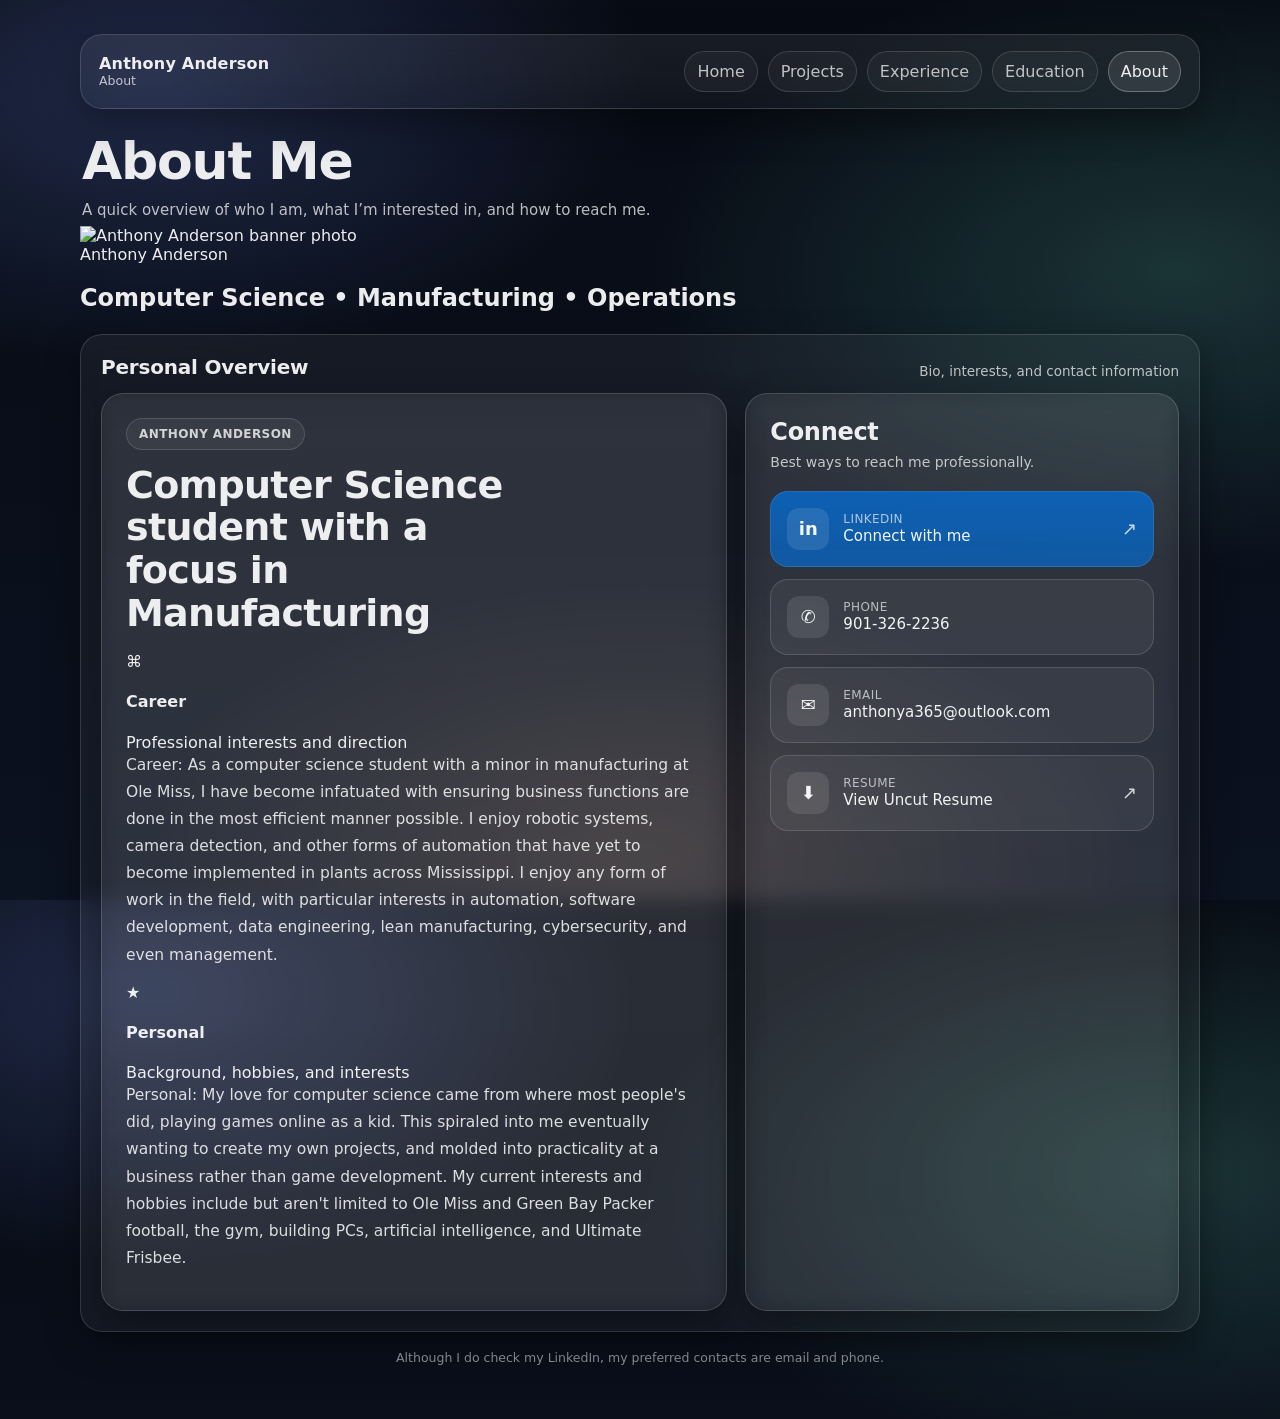
==== commit b6978bd6: "Update about.html" ====
--- a/about.html
+++ b/about.html
@@ -29,6 +29,16 @@
       </p>
     </div>
 
+    <!-- Wide image banner -->
+    <div class="aboutBannerCard">
+      <img src="assets/about-banner.jpg" alt="Anthony Anderson banner photo" class="aboutBannerImg">
+      <div class="aboutBannerOverlay"></div>
+      <div class="aboutBannerText">
+        <span class="aboutBannerEyebrow">Anthony Anderson</span>
+        <h2>Computer Science • Manufacturing • Operations</h2>
+      </div>
+    </div>
+
     <div class="section">
       <div class="sectionHeader">
         <h2>Personal Overview</h2>
@@ -42,21 +52,45 @@
             <h3>Computer Science student with a focus in Manufacturing</h3>
           </div>
 
-          <div class="aboutText">
-            <p>
-              Career: As a computer science student with a minor in manufacturing at the Center for manufacturing excellence,
-              I have become infatuated with ensuring business functions are done in the most efficient manner possible. I
-              enjoy robotic systems, camera detection, and other forms of automation that have yet to become implemented in 
-              plants across Mississippi. I enjoy any form of work in the field, with particular interests in automation, 
-              software development, data engineering, lean manufacturing, cybersecurity, and even management. 
-            </p>
+          <div class="aboutSplit">
 
-            <p>
-              Personal: My love for computer science came from where most people's did: playing games online as a kid. This
-              spiraled into me eventually wanting to create my own pieces, and eventually molded into practicality at a business
-              rather than game development. My current interests and hobbies include but aren't limited to Ole Miss and Green Bay 
-              Packer football, the gym, building PCs, artificial intelligence, and Ultimate Frisbee.
-            </p>
+            <div class="aboutBlock">
+              <div class="aboutBlockHeader">
+                <div class="aboutBlockIcon">⌘</div>
+                <div>
+                  <h4>Career</h4>
+                  <div class="aboutBlockSub">Professional interests and direction</div>
+                </div>
+              </div>
+              <div class="aboutText">
+                <p>
+                  Career: As a computer science student with a minor in manufacturing at Ole Miss,
+                  I have become infatuated with ensuring business functions are done in the most efficient manner possible. I
+                  enjoy robotic systems, camera detection, and other forms of automation that have yet to become implemented in 
+                  plants across Mississippi. I enjoy any form of work in the field, with particular interests in automation, 
+                  software development, data engineering, lean manufacturing, cybersecurity, and even management. 
+                </p>
+              </div>
+            </div>
+
+            <div class="aboutBlock">
+              <div class="aboutBlockHeader">
+                <div class="aboutBlockIcon">★</div>
+                <div>
+                  <h4>Personal</h4>
+                  <div class="aboutBlockSub">Background, hobbies, and interests</div>
+                </div>
+              </div>
+              <div class="aboutText">
+                <p>
+                  Personal: My love for computer science came from where most people's did, playing games online as a kid. This
+                  spiraled into me eventually wanting to create my own projects, and molded into practicality at a business
+                  rather than game development. My current interests and hobbies include but aren't limited to Ole Miss and Green Bay 
+                  Packer football, the gym, building PCs, artificial intelligence, and Ultimate Frisbee.
+                </p>
+              </div>
+            </div>
+
           </div>
         </div>
 
@@ -96,6 +130,15 @@
                 <span class="contactValue">anthonya365@outlook.com</span>
               </div>
             </a>
+
+            <a class="contactCard" href="assets/Anthony-Anderson-Resume.pdf" target="_blank" rel="noopener noreferrer">
+              <div class="contactIcon">⬇</div>
+              <div class="contactInfo">
+                <span class="contactLabel">Resume</span>
+                <span class="contactValue">View Uncut Resume</span>
+              </div>
+              <span class="contactArrow">↗</span>
+            </a>
           </div>
         </div>
       </div>
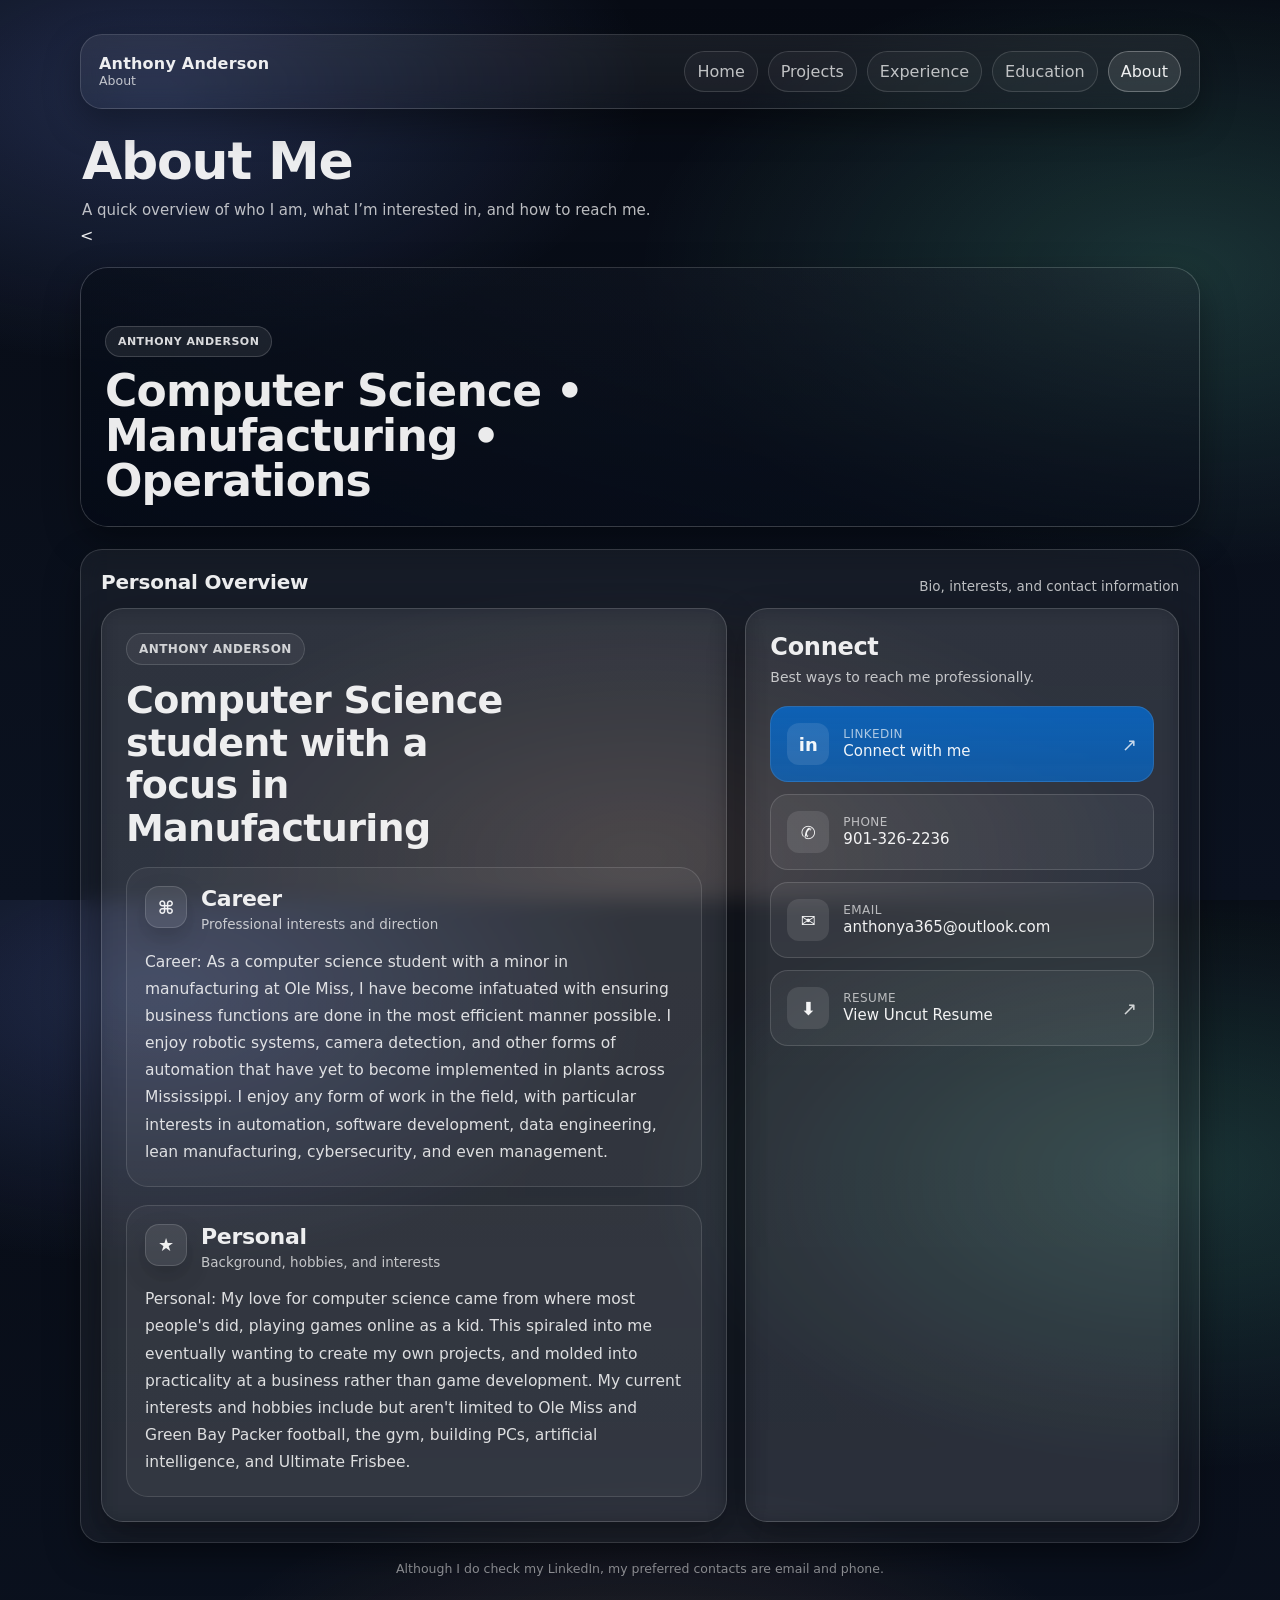
==== commit e405cc22: "Update about.html" ====
--- a/about.html
+++ b/about.html
@@ -30,15 +30,13 @@
     </div>
 
     <!-- Wide image banner -->
-    <div class="aboutBannerCard">
-      <img src="assets/about-banner.jpg" alt="Anthony Anderson banner photo" class="aboutBannerImg">
+    <<div class="aboutBannerCard">
       <div class="aboutBannerOverlay"></div>
       <div class="aboutBannerText">
         <span class="aboutBannerEyebrow">Anthony Anderson</span>
         <h2>Computer Science • Manufacturing • Operations</h2>
       </div>
     </div>
-
     <div class="section">
       <div class="sectionHeader">
         <h2>Personal Overview</h2>
--- a/styles.css
+++ b/styles.css
@@ -1282,3 +1282,137 @@
 
   .modalContent{padding:22px}
 }
+/* ---------- about page enhancements ---------- */
+
+.aboutBannerCard{
+  position:relative;
+  margin-top:22px;
+  min-height:260px;
+  overflow:hidden;
+  border-radius:28px;
+  border:1px solid rgba(255,255,255,0.14);
+  background:linear-gradient(180deg, rgba(255,255,255,0.06), rgba(255,255,255,0.03));
+  box-shadow:var(--shadow2);
+}
+
+.aboutBannerImg{
+  display:block;
+  width:100%;
+  height:260px;
+  object-fit:cover;
+}
+
+.aboutBannerOverlay{
+  position:absolute;
+  inset:0;
+  background:
+    linear-gradient(180deg, rgba(4,10,22,0.14), rgba(4,10,22,0.58)),
+    linear-gradient(90deg, rgba(4,10,22,0.70), rgba(4,10,22,0.14));
+}
+
+.aboutBannerText{
+  position:absolute;
+  left:24px;
+  bottom:22px;
+  right:24px;
+}
+
+.aboutBannerEyebrow{
+  display:inline-flex;
+  align-items:center;
+  padding:8px 12px;
+  margin-bottom:12px;
+  border-radius:999px;
+  border:1px solid rgba(255,255,255,0.16);
+  background:rgba(255,255,255,0.08);
+  color:rgba(255,255,255,0.84);
+  font-size:11px;
+  font-weight:700;
+  letter-spacing:.45px;
+  text-transform:uppercase;
+}
+
+.aboutBannerText h2{
+  margin:0;
+  max-width:20ch;
+  font-size:clamp(28px,4vw,44px);
+  line-height:1.02;
+  letter-spacing:-.8px;
+}
+
+.aboutSplit{
+  display:flex;
+  flex-direction:column;
+  gap:18px;
+}
+
+.aboutBlock{
+  padding:18px 18px 6px;
+  border-radius:22px;
+  border:1px solid rgba(255,255,255,0.12);
+  background:rgba(255,255,255,0.04);
+}
+
+.aboutBlockHeader{
+  display:flex;
+  align-items:flex-start;
+  gap:14px;
+  margin-bottom:14px;
+}
+
+.aboutBlockIcon{
+  display:flex;
+  align-items:center;
+  justify-content:center;
+  width:42px;
+  height:42px;
+  flex-shrink:0;
+  border-radius:14px;
+  border:1px solid rgba(255,255,255,0.14);
+  background:rgba(255,255,255,0.08);
+  color:rgba(255,255,255,0.92);
+  font-size:18px;
+  font-weight:800;
+  box-shadow:0 10px 24px rgba(0,0,0,0.18);
+}
+
+.aboutBlockHeader h4{
+  margin:0 0 4px;
+  font-size:22px;
+  letter-spacing:-.3px;
+}
+
+.aboutBlockSub{
+  color:var(--muted);
+  font-size:13.5px;
+  line-height:1.45;
+}
+
+@media (max-width:920px){
+  .aboutBannerCard{
+    min-height:220px;
+  }
+
+  .aboutBannerImg{
+    height:220px;
+  }
+
+  .aboutBannerText{
+    left:18px;
+    right:18px;
+    bottom:18px;
+  }
+
+  .aboutBannerText h2{
+    max-width:100%;
+    font-size:clamp(24px,7vw,34px);
+  }
+
+  .aboutBlock{
+    padding:16px 16px 4px;
+  }
+
+  .aboutBlockHeader h4{
+    font-size:20px;
+  }
+}
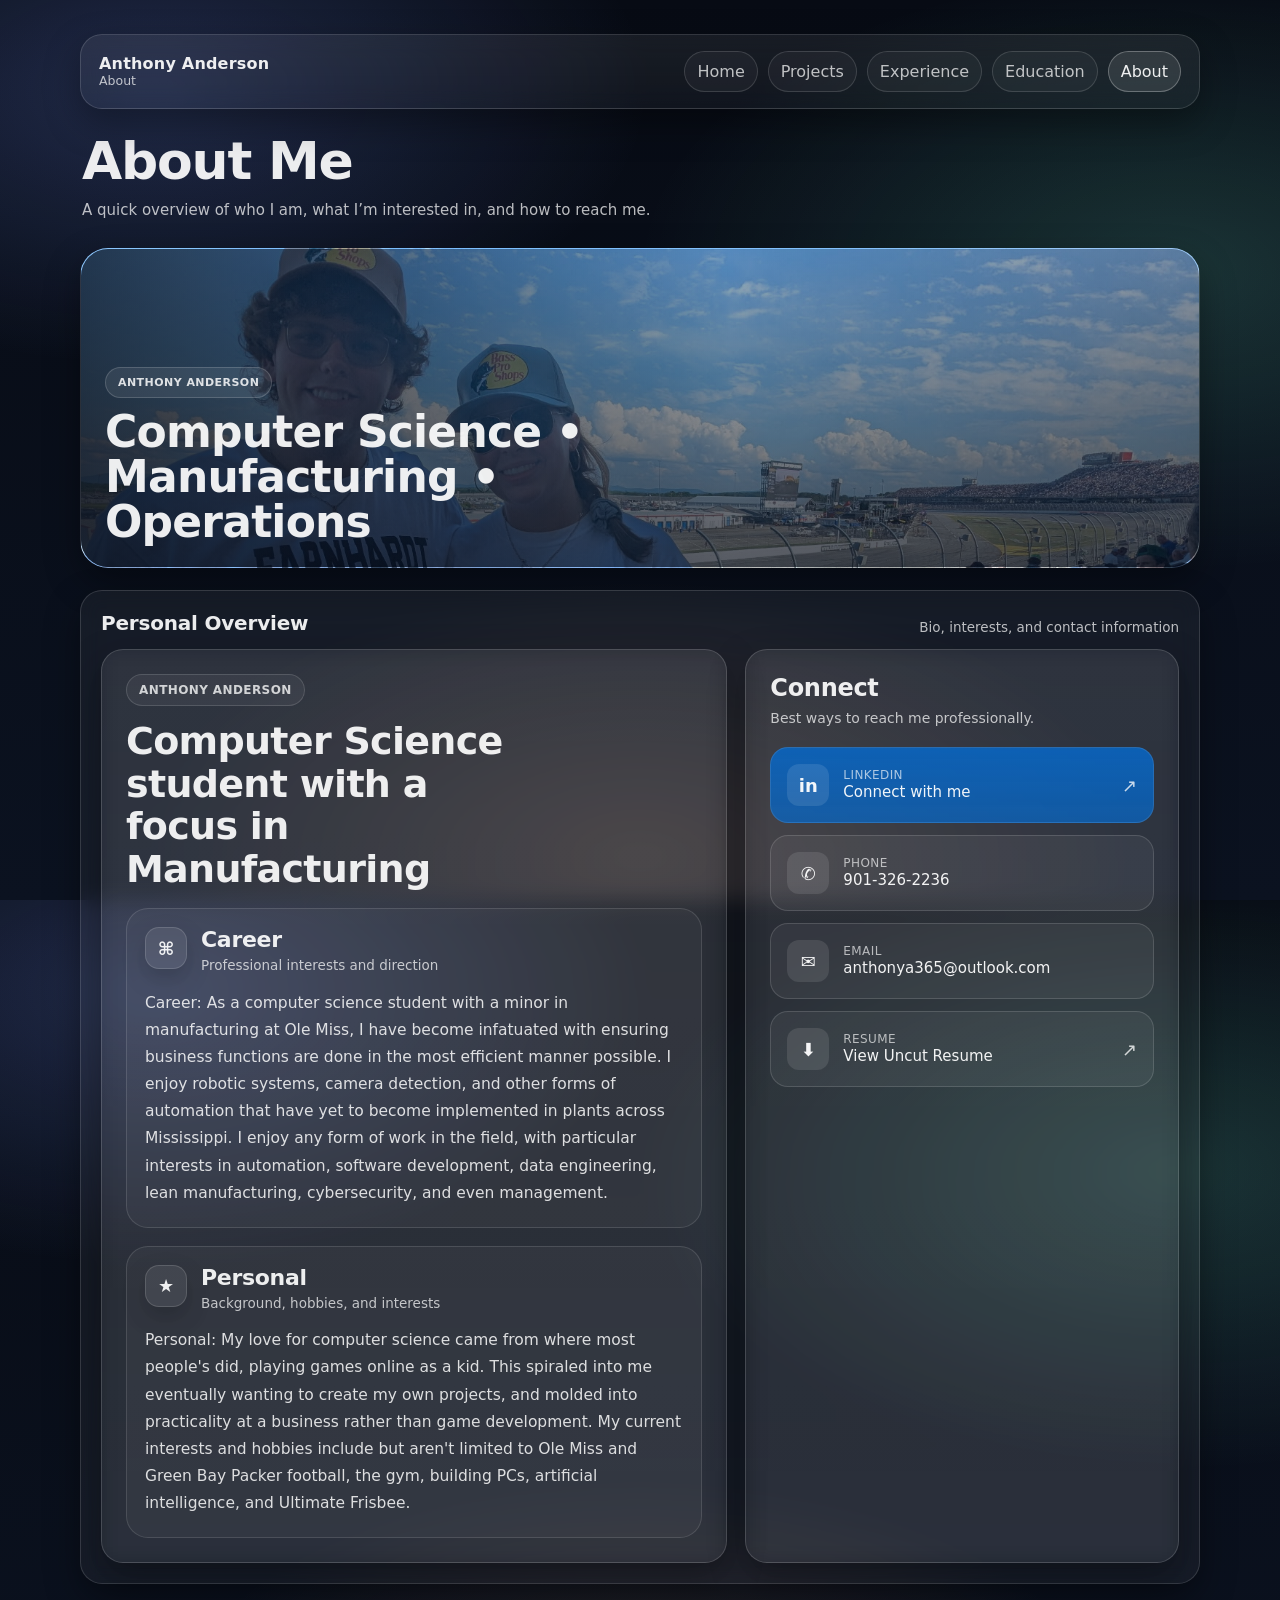
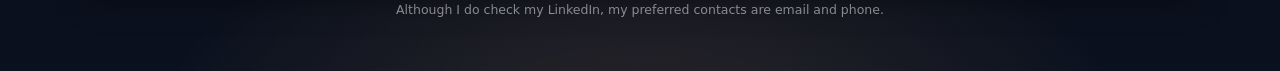
==== commit 38921de6: "Update about.html" ====
--- a/about.html
+++ b/about.html
@@ -30,7 +30,7 @@
     </div>
 
     <!-- Wide image banner -->
-    <<div class="aboutBannerCard">
+    <div class="aboutBannerCard">
       <div class="aboutBannerOverlay"></div>
       <div class="aboutBannerText">
         <span class="aboutBannerEyebrow">Anthony Anderson</span>
--- a/styles.css
+++ b/styles.css
@@ -1285,59 +1285,76 @@
 /* ---------- about page enhancements ---------- */
 
 .aboutBannerCard{
-  position:relative;
-  margin-top:22px;
-  min-height:260px;
-  overflow:hidden;
-  border-radius:28px;
-  border:1px solid rgba(255,255,255,0.14);
-  background:linear-gradient(180deg, rgba(255,255,255,0.06), rgba(255,255,255,0.03));
-  box-shadow:var(--shadow2);
-}
-
-.aboutBannerImg{
-  display:block;
-  width:100%;
-  height:260px;
-  object-fit:cover;
+  position: relative;
+  margin-top: 22px;
+  min-height: 320px;
+  overflow: hidden;
+  border-radius: 28px;
+  border: 1px solid rgba(255,255,255,0.14);
+  box-shadow: var(--shadow2);
+  background:
+    linear-gradient(180deg, rgba(255,255,255,0.04), rgba(255,255,255,0.02)),
+    url("assets/about-banner.JPG");
+  background-size: cover;
+  background-position: center 32%;
+  background-repeat: no-repeat;
 }
 
 .aboutBannerOverlay{
-  position:absolute;
-  inset:0;
+  position: absolute;
+  inset: 0;
   background:
-    linear-gradient(180deg, rgba(4,10,22,0.14), rgba(4,10,22,0.58)),
-    linear-gradient(90deg, rgba(4,10,22,0.70), rgba(4,10,22,0.14));
+    linear-gradient(180deg, rgba(4,10,22,0.12), rgba(4,10,22,0.60)),
+    linear-gradient(90deg, rgba(4,10,22,0.72), rgba(4,10,22,0.18) 58%, rgba(4,10,22,0.30));
 }
 
 .aboutBannerText{
-  position:absolute;
-  left:24px;
-  bottom:22px;
-  right:24px;
+  position: absolute;
+  left: 24px;
+  right: 24px;
+  bottom: 22px;
+  z-index: 2;
 }
 
 .aboutBannerEyebrow{
-  display:inline-flex;
-  align-items:center;
-  padding:8px 12px;
-  margin-bottom:12px;
-  border-radius:999px;
-  border:1px solid rgba(255,255,255,0.16);
-  background:rgba(255,255,255,0.08);
-  color:rgba(255,255,255,0.84);
-  font-size:11px;
-  font-weight:700;
-  letter-spacing:.45px;
-  text-transform:uppercase;
+  display: inline-flex;
+  align-items: center;
+  padding: 8px 12px;
+  margin-bottom: 12px;
+  border-radius: 999px;
+  border: 1px solid rgba(255,255,255,0.16);
+  background: rgba(255,255,255,0.08);
+  color: rgba(255,255,255,0.84);
+  font-size: 11px;
+  font-weight: 700;
+  letter-spacing: .45px;
+  text-transform: uppercase;
 }
 
 .aboutBannerText h2{
-  margin:0;
-  max-width:20ch;
-  font-size:clamp(28px,4vw,44px);
-  line-height:1.02;
-  letter-spacing:-.8px;
+  margin: 0;
+  max-width: 20ch;
+  font-size: clamp(28px, 4vw, 44px);
+  line-height: 1.02;
+  letter-spacing: -.8px;
+}
+
+@media (max-width: 920px){
+  .aboutBannerCard{
+    min-height: 240px;
+    background-position: center 25%;
+  }
+
+  .aboutBannerText{
+    left: 18px;
+    right: 18px;
+    bottom: 18px;
+  }
+
+  .aboutBannerText h2{
+    max-width: 100%;
+    font-size: clamp(24px, 7vw, 34px);
+  }
 }
 
 .aboutSplit{
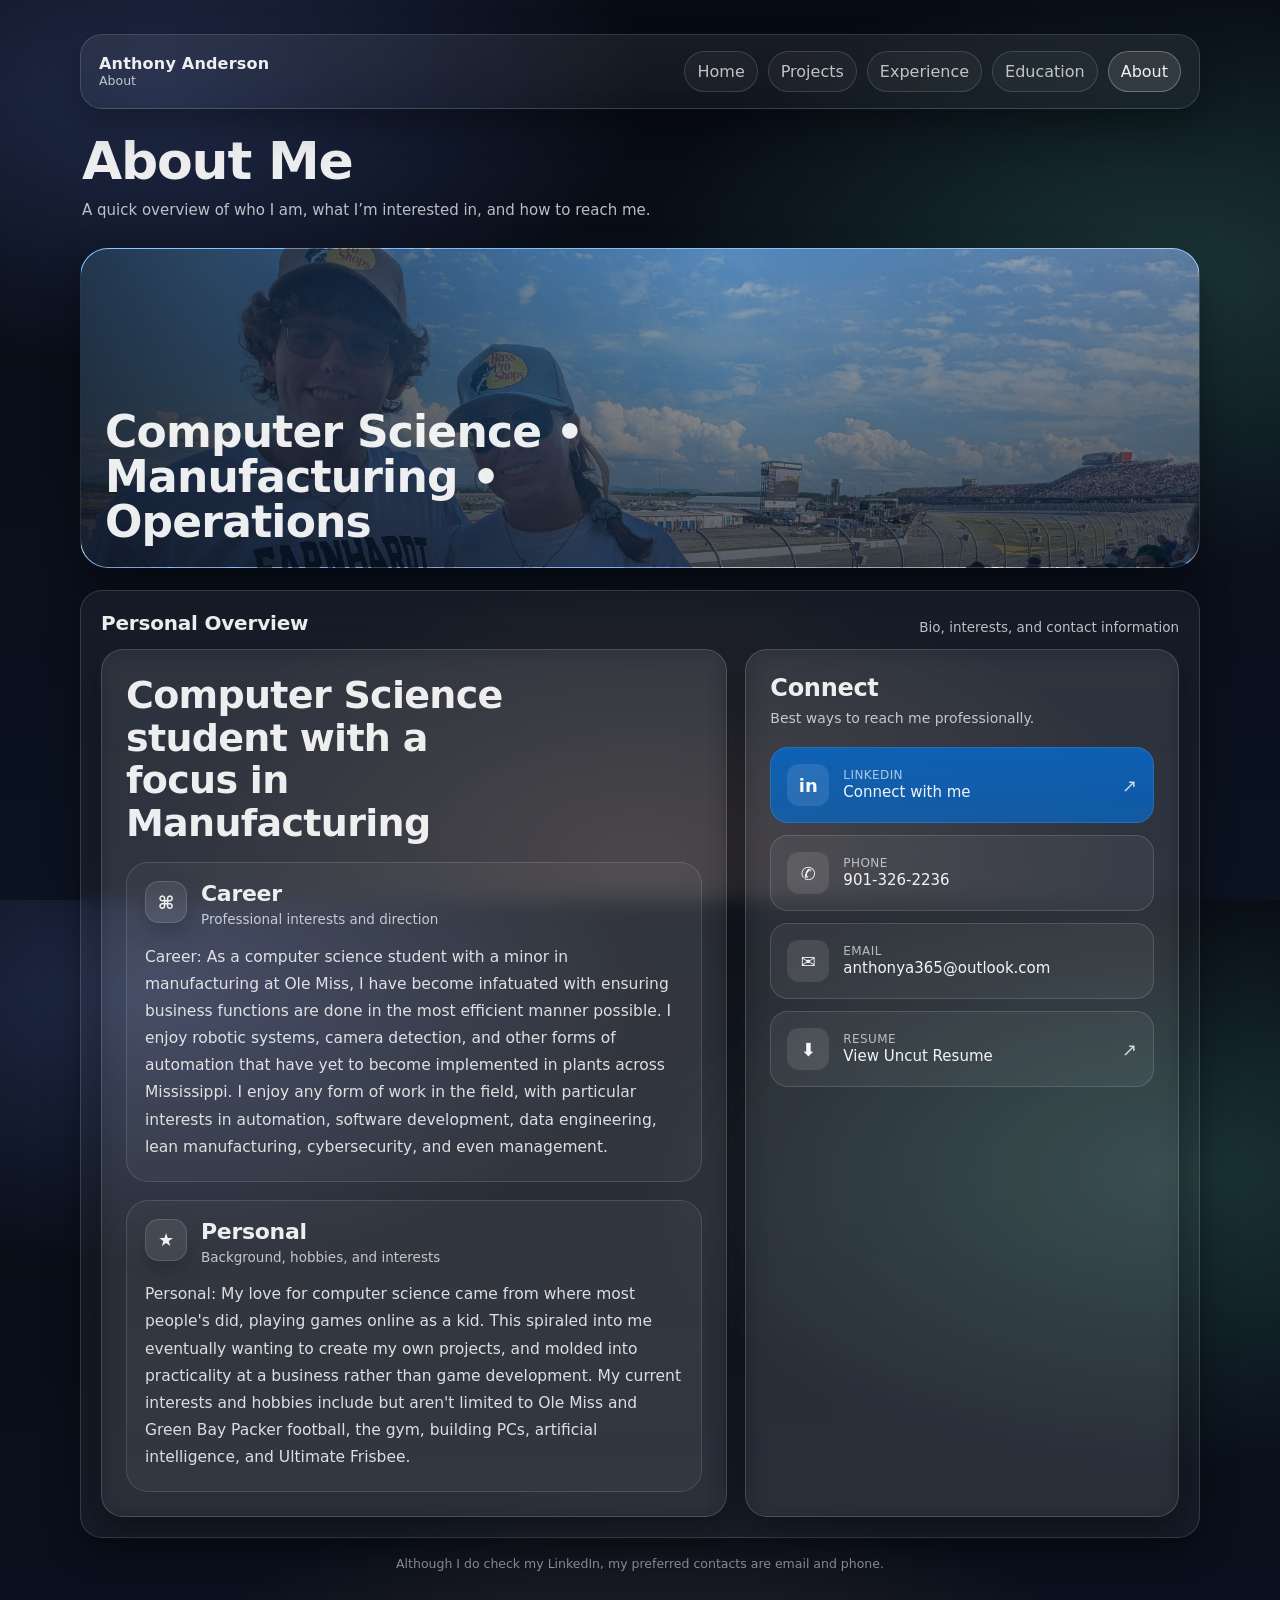
==== commit 5a4ec3f9: "Update about.html" ====
--- a/about.html
+++ b/about.html
@@ -33,7 +33,6 @@
     <div class="aboutBannerCard">
       <div class="aboutBannerOverlay"></div>
       <div class="aboutBannerText">
-        <span class="aboutBannerEyebrow">Anthony Anderson</span>
         <h2>Computer Science • Manufacturing • Operations</h2>
       </div>
     </div>
@@ -46,7 +45,6 @@
       <div class="aboutLayout">
         <div class="aboutMainCard">
           <div class="aboutIntro">
-            <div class="aboutEyebrow">Anthony Anderson</div>
             <h3>Computer Science student with a focus in Manufacturing</h3>
           </div>
 
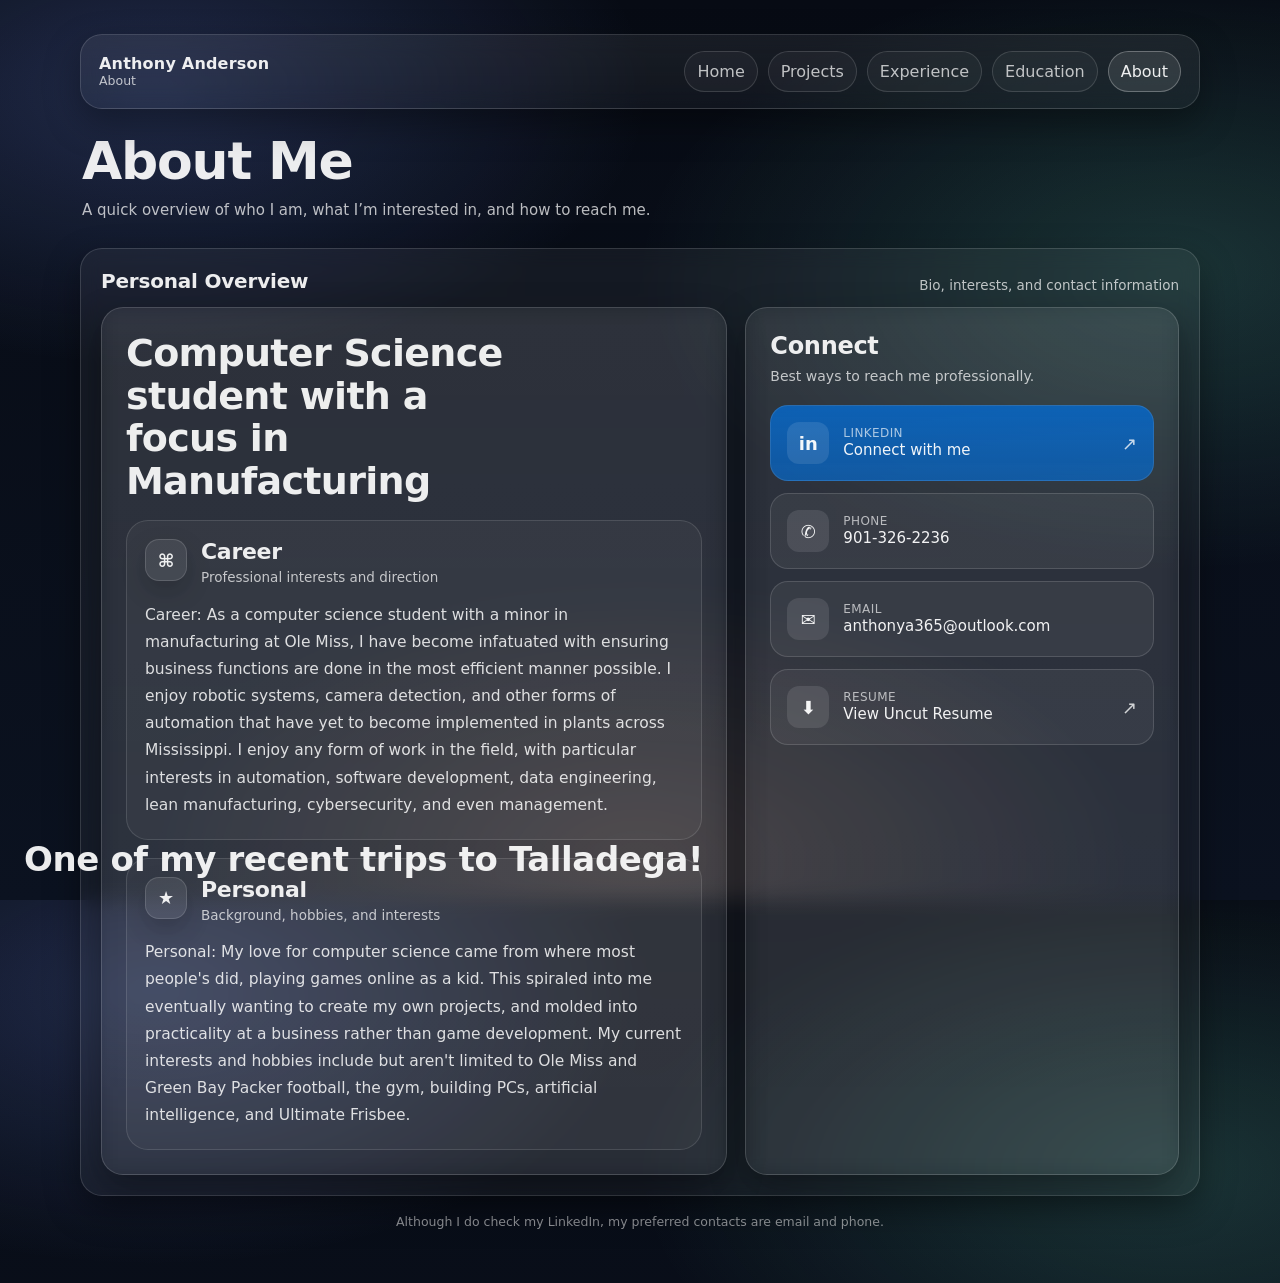
==== commit fe967974: "Update about.html" ====
--- a/about.html
+++ b/about.html
@@ -33,7 +33,7 @@
     <div class="aboutBannerCard">
       <div class="aboutBannerOverlay"></div>
       <div class="aboutBannerText">
-        <h2>Computer Science • Manufacturing • Operations</h2>
+        <h2>One of my recent trips to Talladega!</h2>
       </div>
     </div>
     <div class="section">
--- a/styles.css
+++ b/styles.css
@@ -1285,28 +1285,12 @@
 /* ---------- about page enhancements ---------- */
 
 .aboutBannerCard{
-  position: relative;
-  margin-top: 22px;
-  min-height: 320px;
-  overflow: hidden;
-  border-radius: 28px;
-  border: 1px solid rgba(255,255,255,0.14);
-  box-shadow: var(--shadow2);
-  background:
-    linear-gradient(180deg, rgba(255,255,255,0.04), rgba(255,255,255,0.02)),
-    url("assets/about-banner.JPG");
-  background-size: cover;
-  background-position: center 32%;
-  background-repeat: no-repeat;
-}
-
-.aboutBannerOverlay{
-  position: absolute;
-  inset: 0;
   background:
     linear-gradient(180deg, rgba(4,10,22,0.12), rgba(4,10,22,0.60)),
-    linear-gradient(90deg, rgba(4,10,22,0.72), rgba(4,10,22,0.18) 58%, rgba(4,10,22,0.30));
-}
+    linear-gradient(90deg, rgba(4,10,22,0.72), rgba(4,10,22,0.18) 58%, rgba(4,10,22,0.30)),
+    url("assets/about-banner.JPG");
+}
+
 
 .aboutBannerText{
   position: absolute;
@@ -1316,29 +1300,15 @@
   z-index: 2;
 }
 
-.aboutBannerEyebrow{
-  display: inline-flex;
-  align-items: center;
-  padding: 8px 12px;
-  margin-bottom: 12px;
-  border-radius: 999px;
-  border: 1px solid rgba(255,255,255,0.16);
-  background: rgba(255,255,255,0.08);
-  color: rgba(255,255,255,0.84);
-  font-size: 11px;
-  font-weight: 700;
-  letter-spacing: .45px;
-  text-transform: uppercase;
-}
-
 .aboutBannerText h2{
   margin: 0;
-  max-width: 20ch;
-  font-size: clamp(28px, 4vw, 44px);
-  line-height: 1.02;
-  letter-spacing: -.8px;
-}
-
+  width: 100%;
+  max-width: none;
+  font-size: clamp(22px, 3.1vw, 34px);
+  line-height: 1.05;
+  letter-spacing: -.4px;
+  text-align: left;
+}
 @media (max-width: 920px){
   .aboutBannerCard{
     min-height: 240px;
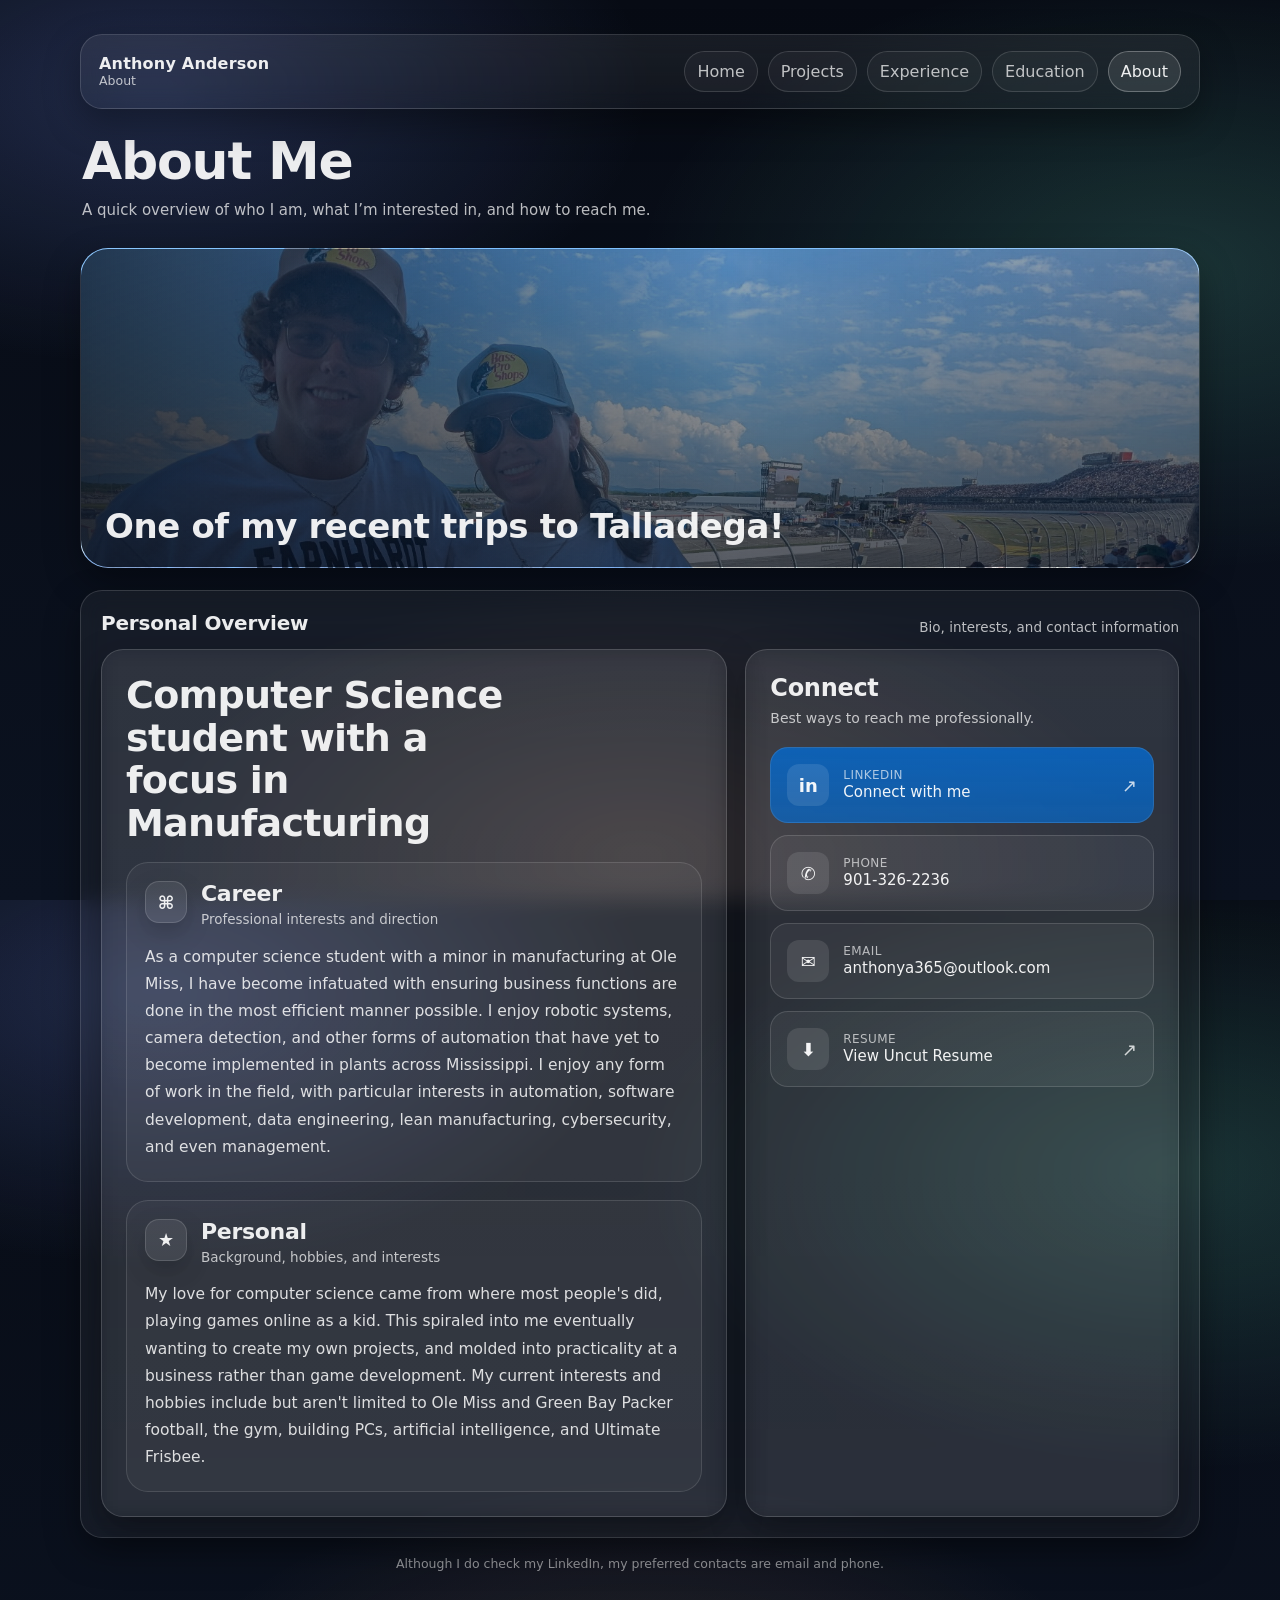
==== commit edcb0024: "Update about.html" ====
--- a/about.html
+++ b/about.html
@@ -60,7 +60,7 @@
               </div>
               <div class="aboutText">
                 <p>
-                  Career: As a computer science student with a minor in manufacturing at Ole Miss,
+                  As a computer science student with a minor in manufacturing at Ole Miss,
                   I have become infatuated with ensuring business functions are done in the most efficient manner possible. I
                   enjoy robotic systems, camera detection, and other forms of automation that have yet to become implemented in 
                   plants across Mississippi. I enjoy any form of work in the field, with particular interests in automation, 
@@ -79,7 +79,7 @@
               </div>
               <div class="aboutText">
                 <p>
-                  Personal: My love for computer science came from where most people's did, playing games online as a kid. This
+                  My love for computer science came from where most people's did, playing games online as a kid. This
                   spiraled into me eventually wanting to create my own projects, and molded into practicality at a business
                   rather than game development. My current interests and hobbies include but aren't limited to Ole Miss and Green Bay 
                   Packer football, the gym, building PCs, artificial intelligence, and Ultimate Frisbee.
--- a/styles.css
+++ b/styles.css
@@ -1285,12 +1285,30 @@
 /* ---------- about page enhancements ---------- */
 
 .aboutBannerCard{
+  position: relative;
+  margin-top: 22px;
+  min-height: 320px;
+  overflow: hidden;
+  border-radius: 28px;
+  border: 1px solid rgba(255,255,255,0.14);
+  box-shadow: var(--shadow2);
+  background:
+    linear-gradient(180deg, rgba(255,255,255,0.04), rgba(255,255,255,0.02)),
+    url("assets/about-banner.JPG");
+  background-size: cover;
+  background-position: center 32%;
+  background-repeat: no-repeat;
+}
+.aboutBannerOverlay{
+  position: absolute;
+  inset: -1px;
+  border-radius: inherit;
+  pointer-events: none;
+
   background:
     linear-gradient(180deg, rgba(4,10,22,0.12), rgba(4,10,22,0.60)),
-    linear-gradient(90deg, rgba(4,10,22,0.72), rgba(4,10,22,0.18) 58%, rgba(4,10,22,0.30)),
-    url("assets/about-banner.JPG");
-}
-
+    linear-gradient(90deg, rgba(4,10,22,0.72), rgba(4,10,22,0.18) 58%, rgba(4,10,22,0.30));
+}
 
 .aboutBannerText{
   position: absolute;
